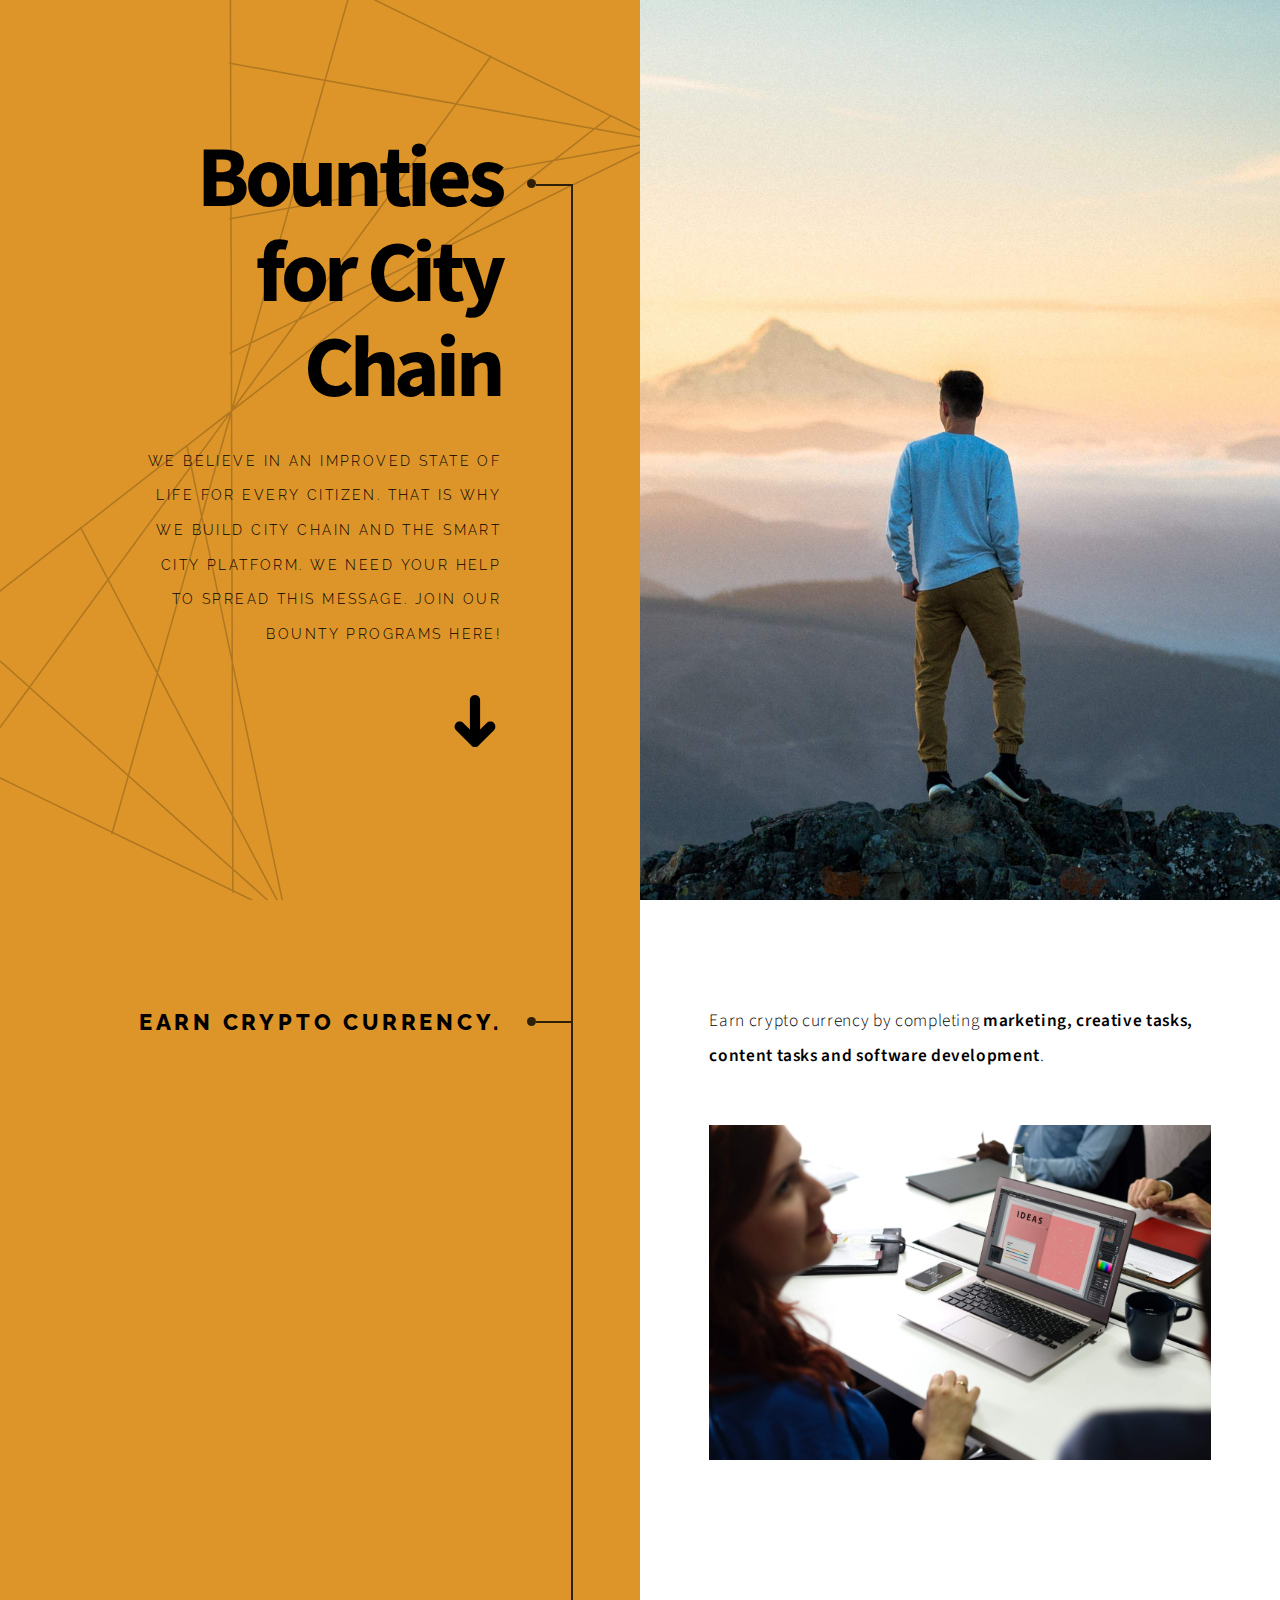
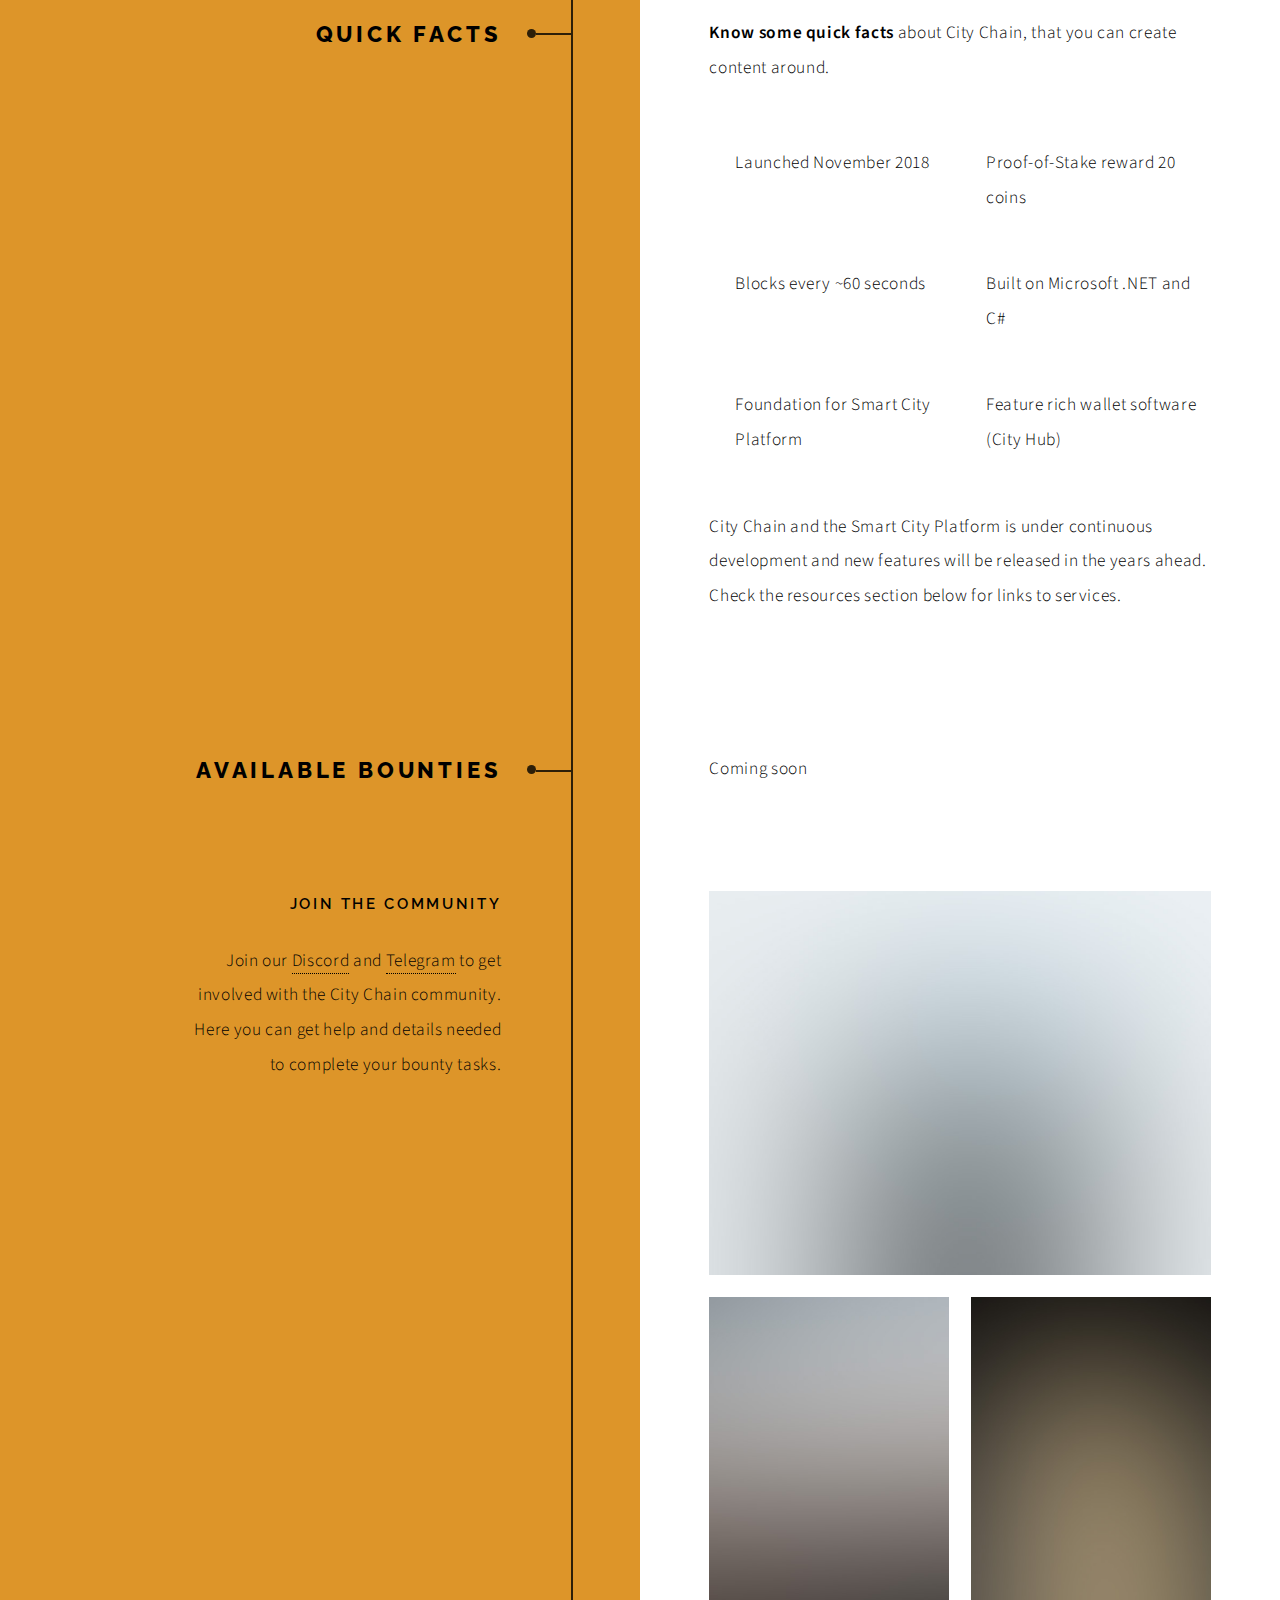
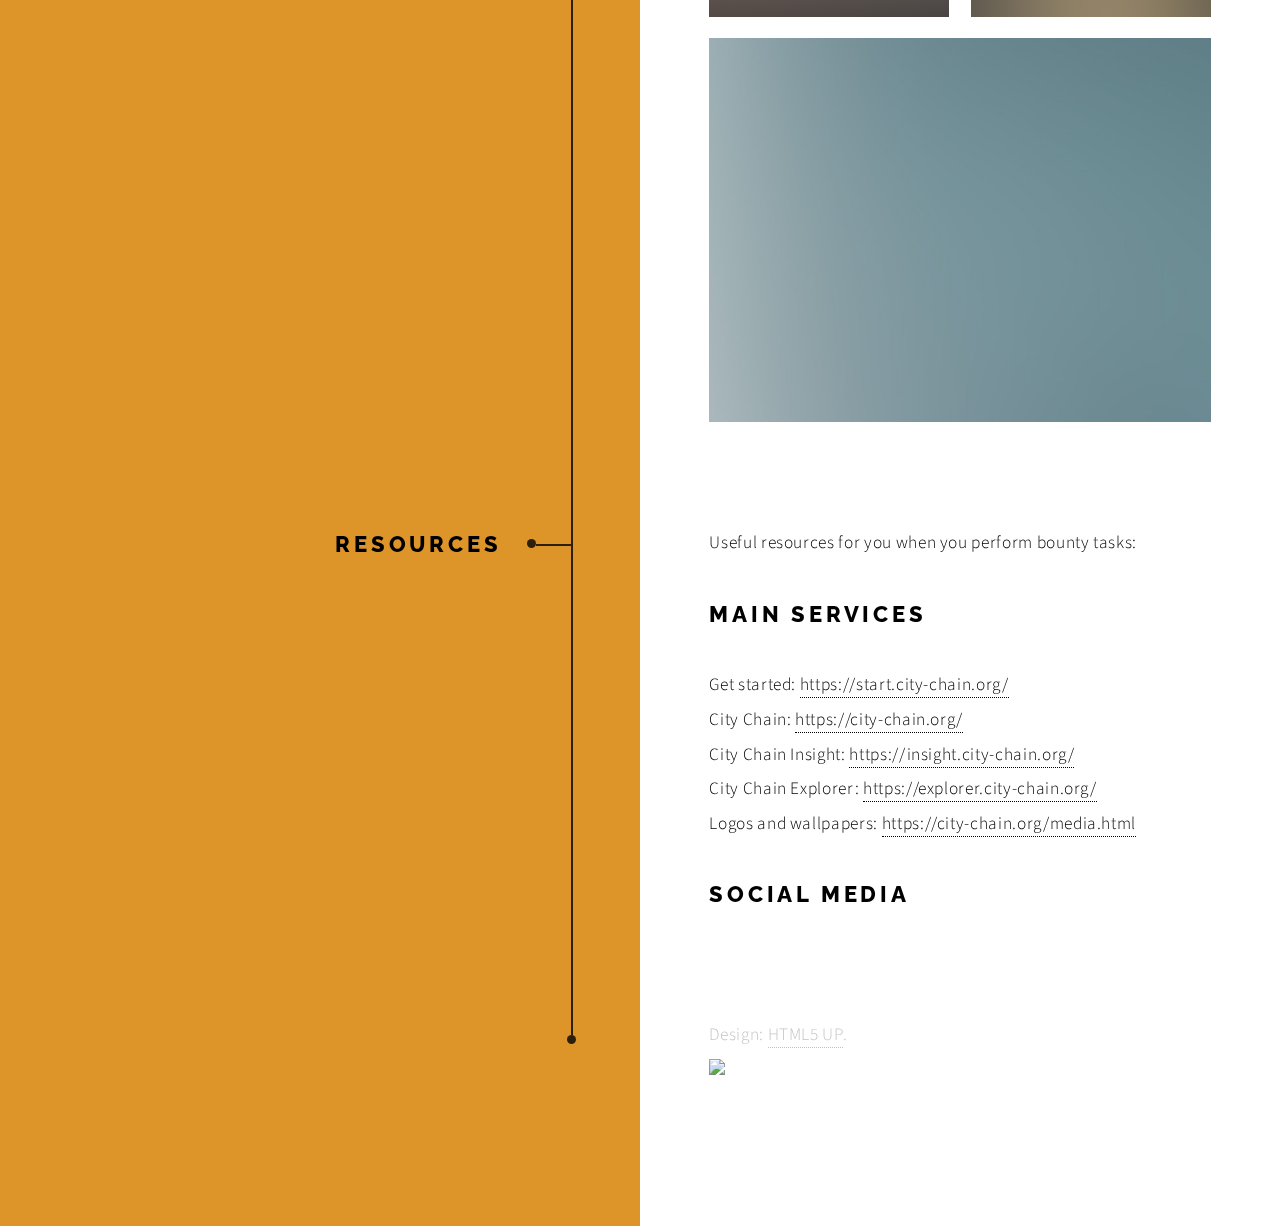
==== src/index.html @ 7f355494 "Add bounty website" ====
<!DOCTYPE HTML>
<!--
	Paradigm Shift by HTML5 UP
	html5up.net | @ajlkn
	Free for personal and commercial use under the CCA 3.0 license (html5up.net/license)
-->
<html>

<head>
	<title>City Chain Bounty</title>
	<meta charset="utf-8" />
	<meta name="viewport" content="width=device-width, initial-scale=1, user-scalable=no" />
	<meta name="description" content="" />
	<meta name="keywords" content="" />
	<link rel="stylesheet" href="assets/css/main.css" />
	<link rel="stylesheet" href="https://use.fontawesome.com/releases/v5.6.3/css/all.css" integrity="sha384-UHRtZLI+pbxtHCWp1t77Bi1L4ZtiqrqD80Kn4Z8NTSRyMA2Fd33n5dQ8lWUE00s/"
	 crossorigin="anonymous">
	<!-- <script type="text/javascript">
			var appInsights=window.appInsights||function(a){
				function b(a){c[a]=function(){var b=arguments;c.queue.push(function(){c[a].apply(c,b)})}}var c={config:a},d=document,e=window;setTimeout(function(){var b=d.createElement("script");b.src=a.url||"https://az416426.vo.msecnd.net/scripts/a/ai.0.js",d.getElementsByTagName("script")[0].parentNode.appendChild(b)});try{c.cookie=d.cookie}catch(a){}c.queue=[];for(var f=["Event","Exception","Metric","PageView","Trace","Dependency"];f.length;)b("track"+f.pop());if(b("setAuthenticatedUserContext"),b("clearAuthenticatedUserContext"),b("startTrackEvent"),b("stopTrackEvent"),b("startTrackPage"),b("stopTrackPage"),b("flush"),!a.disableExceptionTracking){f="onerror",b("_"+f);var g=e[f];e[f]=function(a,b,d,e,h){var i=g&&g(a,b,d,e,h);return!0!==i&&c["_"+f](a,b,d,e,h),i}}return c
			}({
				instrumentationKey: "02fe5034-0c9e-4326-b7bf-0f3e770b848d"
			});
	   
			window.appInsights=appInsights,appInsights.queue&&0===appInsights.queue.length&&appInsights.trackPageView();
	   </script> -->
</head>

<body class="is-preload">

	<!-- Wrapper -->
	<div id="wrapper">

		<!-- Intro -->
		<section class="intro">
			<header>
				<h1>Bounties for City Chain</h1>
				<p>
					We believe in an improved state of life for every citizen.
					That is why we build City Chain and the Smart City Platform.
					We need your help to spread this message. Join our bounty programs here!</p>
				<ul class="actions">
					<li><a href="#first" class="arrow scrolly"><span class="label">Next</span></a></li>
				</ul>
			</header>
			<div class="content">
				<span class="image fill" data-position="center"><img src="images/pic01.jpg" alt="" /></span>
			</div>
		</section>

		<!-- Section -->
		<section id="first">
			<header>
				<h2>Earn crypto currency.</h2>
			</header>
			<div class="content">
				<p>Earn crypto currency by completing <strong>marketing, creative tasks, content tasks and software development</strong>.</p>
				<span class="image main"><img src="images/pic02.jpg" alt="" /></span>
			</div>
		</section>

		<!-- Section -->
		<section>
			<header>
				<h2>Quick facts</h2>
			</header>
			<div class="content">
				<p><strong>Know some quick facts</strong> about City Chain, that you can create content around.</p>
				<ul class="feature-icons">
					<li><i class="fas fa-laptop"></i> Launched November 2018</li>
					<li><i class="fab fa-btc"></i> Proof-of-Stake reward 20 coins</li>
					<li><i class="fas fa-th"></i> Blocks every ~60 seconds</li>
					<li><i class="fas fa-cogs"></i> Built on Microsoft .NET and C#</li>
					<li><i class="fas fa-city"></i> Foundation for Smart City Platform</li>
					<li><i class="fas fa-archive"></i> Feature rich wallet software (City Hub)</li>
				</ul>
				<p>City Chain and the Smart City Platform is under continuous development and new features will be released in the years ahead. Check the resources section below for links to services.</p>
			</div>
		</section>

		<!-- Section -->
		<section>
			<header>
				<h2>Available bounties</h2>
			</header>
			<div class="content">
				<p>Coming soon</p>

				<!-- Section -->
				<section>
					<header>
						<h3>Join the community</h3>
						<p>Join our <a href="https://discord.gg/CD8CTJt">Discord</a> and <a href="https://t.me/citychain">Telegram</a> to get involved with the City Chain community. Here you can get help and details needed to complete your bounty tasks.</p>
					</header>
					<div class="content">
						<div class="gallery">
							<a href="images/gallery/fulls/01.jpg" class="landscape"><img src="images/gallery/thumbs/01.jpg" alt="" /></a>
							<a href="images/gallery/fulls/02.jpg"><img src="images/gallery/thumbs/02.jpg" alt="" /></a>
							<a href="images/gallery/fulls/03.jpg"><img src="images/gallery/thumbs/03.jpg" alt="" /></a>
							<a href="images/gallery/fulls/04.jpg" class="landscape"><img src="images/gallery/thumbs/04.jpg" alt="" /></a>
						</div>
					</div>
				</section>

				<!-- <section>
					<header>
						<h3>Nisl consequat</h3>
						<p>Aenean ornare velit lacus, ac varius enim ullamcorper eu. Proin aliquam sed facilisis ante interdum congue.
							Integer mollis, nisl amet convallis, porttitor magna ullamcorper, amet mauris. Ut magna finibus nisi nec lacinia
							ipsum maximus.</p>
					</header>
					<div class="content">
						<div class="gallery">
							<a href="images/gallery/fulls/05.jpg" class="landscape"><img src="images/gallery/thumbs/05.jpg" alt="" /></a>
							<a href="images/gallery/fulls/06.jpg"><img src="images/gallery/thumbs/06.jpg" alt="" /></a>
							<a href="images/gallery/fulls/07.jpg"><img src="images/gallery/thumbs/07.jpg" alt="" /></a>
						</div>
					</div>
				</section>

				<section>
					<header>
						<h3>Lorem gravida</h3>
						<p>Proin aliquam facilisis ante interdum. Sed nulla amet lorem feugiat tempus aenean ornare velit lacus, ac
							varius sed enim lorem ullamcorper dolore. ac varius enim lorem ullamcorper dolore. Proin aliquam facilisis.</p>
					</header>
					<div class="content">
						<div class="gallery">
							<a href="images/gallery/fulls/08.jpg" class="portrait"><img src="images/gallery/thumbs/08.jpg" alt="" /></a>
							<a href="images/gallery/fulls/09.jpg" class="portrait"><img src="images/gallery/thumbs/09.jpg" alt="" /></a>
							<a href="images/gallery/fulls/10.jpg" class="landscape"><img src="images/gallery/thumbs/10.jpg" alt="" /></a>
						</div>
					</div>
				</section> -->

			</div>
		</section>

		<!-- Section -->
		<section>
			<header>
				<h2>Resources</h2>
			</header>
			<div class="content">
				<p>Useful resources for you when you perform bounty tasks:</p>

				<h2>Main Services</h2>
				<p>
					Get started: <a href="https://start.city-chain.org/">https://start.city-chain.org/</a><br>
					City Chain: <a href="https://city-chain.org/">https://city-chain.org/</a><br>
					City Chain Insight: <a href="https://insight.city-chain.org/">https://insight.city-chain.org/</a><br>
					City Chain Explorer: <a href="https://explorer.city-chain.org/">https://explorer.city-chain.org/</a><br>
					Logos and wallpapers: <a href="https://city-chain.org/media.html">https://city-chain.org/media.html</a><br>
				</p>

				<h2>Social Media</h2>
				<ul class="icons">
					<li><a href="https://discord.gg/CD8CTJt" title="Discord" target="_blank"><i class="social-icon fab fa-discord fa-3x"></i></a></li>
					<li><a href="https://t.me/citychain" title="Telegram" target="_blank"><i class="social-icon fab fa-telegram-plane fa-3x"></i></a></li>
					<li><a href="https://twitter.com/citychaincoin" title="Twitter" target="_blank"><i class="social-icon fab fa-twitter fa-3x"></i></a></li>
					<li><a href="https://facebook.com/citychain" title="Facebook" target="_blank"><i class="social-icon fab fa-facebook fa-3x"></i></a></li>
					<li><a href="https://www.instagram.com/citychainfoundation/" title="Instagram" target="_blank"><i class="social-icon fab fa-instagram fa-3x"></i></a></li>
					<li><a href="https://www.reddit.com/user/citychain" title="Reddit" target="_blank"><i class="social-icon fab fa-reddit fa-3x"></i></a></li>
					<li><a href="https://www.linkedin.com/company/city-chain-foundation/about/" title="LinkedIn" target="_blank"><i
							 class="social-icon fab fa-linkedin fa-3x"></i></a></li>
					<li><a href="https://medium.com/@citychain" title="Medium" target="_blank"><i class="social-icon fab fa-medium fa-3x"></i></a></li>
					<li><a href="https://www.youtube.com/channel/UCKzJG8Bl0K8OdbtLNdmRpHw" title="YouTube" target="_blank"><i class="social-icon fab fa-youtube fa-3x"></i></a></li>
					<li><a href="https://github.com/CityChainFoundation" title="GitHub" target="_blank"><i class="social-icon fab fa-github fa-3x"></i></a></li>
					<li><a href="mailto:post@city-chain.org" title="E-mail"><i class="social-icon fas fa-envelope fa-3x"></i></a></li>
				</ul>

				<!-- <ul class="actions">
								<li><a href="#" class="button primary large">Get Started</a></li>
								<li><a href="#" class="button large">Learn More</a></li>
							</ul> -->
			</div>
		</section>

		<!-- Elements -->
		<!--
					<section>
						<header>
							<h2>Elements</h2>
						</header>
						<div class="content">

							<section>
								<header>
									<h3>Text</h3>
								</header>
								<div class="content">
									<p>This is <b>bold</b> and this is <strong>strong</strong>. This is <i>italic</i> and this is <em>emphasized</em>.
									This is <sup>superscript</sup> text and this is <sub>subscript</sub> text.
									This is <u>underlined</u> and this is code: <code>for (;;) { ... }</code>. Finally, <a href="#">this is a link</a>.</p>
									<hr />
									<h2>Heading Level 2</h2>
									<h3>Heading Level 3</h3>
									<h4>Heading Level 4</h4>
									<h5>Heading Level 5</h5>
									<hr />
									<h5>Blockquote</h5>
									<blockquote>Fringilla nisl. Donec accumsan interdum nisi, quis tincidunt felis sagittis eget tempus euismod. Vestibulum ante ipsum primis in faucibus vestibulum. Blandit adipiscing eu felis iaculis volutpat ac adipiscing accumsan faucibus. Vestibulum ante ipsum primis in faucibus lorem ipsum dolor sit amet nullam adipiscing eu felis.</blockquote>
									<h5>Preformatted</h5>
									<pre><code>i = 0;

while (!deck.isInOrder()) {
  print 'Iteration ' + i;
  deck.shuffle();
  i++;
}

print 'Sorted in ' + i + ' iterations.';</code></pre>
								</div>
							</section>

							<section>
								<header>
									<h3>Lists</h3>
								</header>
								<div class="content">

									<h4>Unordered</h4>
									<ul>
										<li>Dolor pulvinar etiam.</li>
										<li>Sagittis adipiscing.</li>
										<li>Felis enim feugiat.</li>
									</ul>

									<h4>Alternate</h4>
									<ul class="alt">
										<li>Dolor pulvinar etiam.</li>
										<li>Sagittis adipiscing.</li>
										<li>Felis enim feugiat.</li>
									</ul>

									<h4>Ordered</h4>
									<ol>
										<li>Dolor pulvinar etiam.</li>
										<li>Etiam vel felis viverra.</li>
										<li>Felis enim feugiat.</li>
										<li>Dolor pulvinar etiam.</li>
										<li>Etiam vel felis lorem.</li>
										<li>Felis enim et feugiat.</li>
									</ol>
									<h4>Icons</h4>
									<ul class="icons">
										<li><a href="#" class="icon fa-twitter"><span class="label">Twitter</span></a></li>
										<li><a href="#" class="icon fa-facebook"><span class="label">Facebook</span></a></li>
										<li><a href="#" class="icon fa-instagram"><span class="label">Instagram</span></a></li>
										<li><a href="#" class="icon fa-github"><span class="label">Github</span></a></li>
									</ul>

									<h4>Actions</h4>
									<ul class="actions">
										<li><a href="#" class="button primary">Default</a></li>
										<li><a href="#" class="button">Default</a></li>
									</ul>
									<ul class="actions stacked">
										<li><a href="#" class="button primary">Default</a></li>
										<li><a href="#" class="button">Default</a></li>
									</ul>
								</div>
							</section>

							<section>
								<header>
									<h3>Table</h3>
								</header>
								<div class="content">
									<h4>Default</h4>
									<div class="table-wrapper">
										<table>
											<thead>
												<tr>
													<th>Name</th>
													<th>Description</th>
													<th>Price</th>
												</tr>
											</thead>
											<tbody>
												<tr>
													<td>Item One</td>
													<td>Ante turpis integer aliquet porttitor.</td>
													<td>29.99</td>
												</tr>
												<tr>
													<td>Item Two</td>
													<td>Vis ac commodo adipiscing arcu aliquet.</td>
													<td>19.99</td>
												</tr>
												<tr>
													<td>Item Three</td>
													<td> Morbi faucibus arcu accumsan lorem.</td>
													<td>29.99</td>
												</tr>
												<tr>
													<td>Item Four</td>
													<td>Vitae integer tempus condimentum.</td>
													<td>19.99</td>
												</tr>
												<tr>
													<td>Item Five</td>
													<td>Ante turpis integer aliquet porttitor.</td>
													<td>29.99</td>
												</tr>
											</tbody>
											<tfoot>
												<tr>
													<td colspan="2"></td>
													<td>100.00</td>
												</tr>
											</tfoot>
										</table>
									</div>

									<h4>Alternate</h4>
									<div class="table-wrapper">
										<table class="alt">
											<thead>
												<tr>
													<th>Name</th>
													<th>Description</th>
													<th>Price</th>
												</tr>
											</thead>
											<tbody>
												<tr>
													<td>Item One</td>
													<td>Ante turpis integer aliquet porttitor.</td>
													<td>29.99</td>
												</tr>
												<tr>
													<td>Item Two</td>
													<td>Vis ac commodo adipiscing arcu aliquet.</td>
													<td>19.99</td>
												</tr>
												<tr>
													<td>Item Three</td>
													<td> Morbi faucibus arcu accumsan lorem.</td>
													<td>29.99</td>
												</tr>
												<tr>
													<td>Item Four</td>
													<td>Vitae integer tempus condimentum.</td>
													<td>19.99</td>
												</tr>
												<tr>
													<td>Item Five</td>
													<td>Ante turpis integer aliquet porttitor.</td>
													<td>29.99</td>
												</tr>
											</tbody>
											<tfoot>
												<tr>
													<td colspan="2"></td>
													<td>100.00</td>
												</tr>
											</tfoot>
										</table>
									</div>
								</div>
							</section>

							<section>
								<header>
									<h3>Buttons</h3>
								</header>
								<div class="content">
									<ul class="actions">
										<li><a href="#" class="button primary">Primary</a></li>
										<li><a href="#" class="button">Default</a></li>
									</ul>
									<ul class="actions">
										<li><a href="#" class="button large">Large</a></li>
										<li><a href="#" class="button">Default</a></li>
										<li><a href="#" class="button small">Small</a></li>
									</ul>
									<ul class="actions">
										<li><a href="#" class="button primary icon fa-download">Icon</a></li>
										<li><a href="#" class="button icon fa-download">Icon</a></li>
									</ul>
									<ul class="actions">
										<li><span class="button primary disabled">Disabled</span></li>
										<li><span class="button disabled">Disabled</span></li>
									</ul>
								</div>
							</section>

							<section>
								<header>
									<h3>Form</h3>
								</header>
								<div class="content">
									<form method="post" action="#">
										<div class="fields">
											<div class="field half">
												<label for="demo-name">Name</label>
												<input type="text" name="demo-name" id="demo-name" value="" placeholder="Jane Doe" />
											</div>
											<div class="field half">
												<label for="demo-email">Email</label>
												<input type="email" name="demo-email" id="demo-email" value="" placeholder="jane@untitled.tld" />
											</div>
											<div class="field">
												<label for="demo-category">Category</label>
												<select name="demo-category" id="demo-category">
													<option value="">-</option>
													<option value="1">Manufacturing</option>
													<option value="1">Shipping</option>
													<option value="1">Administration</option>
													<option value="1">Human Resources</option>
												</select>
											</div>
											<div class="field half">
												<input type="radio" id="demo-priority-low" name="demo-priority" checked>
												<label for="demo-priority-low">Low</label>
											</div>
											<div class="field half">
												<input type="radio" id="demo-priority-high" name="demo-priority">
												<label for="demo-priority-high">High</label>
											</div>
											<div class="field half">
												<input type="checkbox" id="demo-copy" name="demo-copy">
												<label for="demo-copy">Email me a copy</label>
											</div>
											<div class="field half">
												<input type="checkbox" id="demo-human" name="demo-human" checked>
												<label for="demo-human">Not a robot</label>
											</div>
											<div class="field">
												<label for="demo-message">Message</label>
												<textarea name="demo-message" id="demo-message" placeholder="Enter your message" rows="6"></textarea>
											</div>
										</div>
										<ul class="actions">
											<li><input type="submit" value="Send Message" class="primary" /></li>
											<li><input type="reset" value="Reset" /></li>
										</ul>
									</form>
								</div>
							</section>

						</div>
					</section>
				-->

		<!-- Section -->
		<!-- <section>
						<header>
							<h2>Get in touch</h2>
						</header>
						<div class="content">
							<p><strong>Auctor commodo</strong> interdum et malesuada fames ac ante ipsum primis in faucibus. Pellentesque venenatis dolor imperdiet dolor mattis sagittis.</p>
							<form>
								<div class="fields">
									<div class="field half">
										<input type="text" name="name" id="name" placeholder="Name" />
									</div>
									<div class="field half">
										<input type="email" name="email" id="email" placeholder="Email" />
									</div>
									<div class="field">
										<textarea name="message" id="message" placeholder="Message" rows="7"></textarea>
									</div>
								</div>
								<ul class="actions">
									<li><input type="submit" value="Send Message" class="button primary" /></li>
								</ul>
							</form>
						</div>
						<footer>
							<ul class="items">
								<li>
									<h3>Email</h3>
									<a href="#">information@untitled.ext</a>
								</li>
								<li>
									<h3>Phone</h3>
									<a href="#">(000) 000-0000</a>
								</li>
								<li>
									<h3>Address</h3>
									<span>1234 Somewhere Road, Nashville, TN 00000</span>
								</li>
								<li>
									<h3>Elsewhere</h3>
									
								</li>
							</ul>
						</footer>
					</section> -->

		<!-- Copyright -->
		<div class="copyright">Design: <a href="https://html5up.net">HTML5 UP</a>.</div>

		<div class="copyright">
			<img src="https://city-chain.org/images/logo/city-chain-gold-100x.png">
		</div>

	</div>

	<!-- Scripts -->
	<script src="assets/js/jquery.min.js"></script>
	<script src="assets/js/jquery.scrolly.min.js"></script>
	<script src="assets/js/browser.min.js"></script>
	<script src="assets/js/breakpoints.min.js"></script>
	<script src="assets/js/util.js"></script>
	<script src="assets/js/main.js"></script>

</body>

</html>
---- src/assets/css/main.css ----
@import url("https://fonts.googleapis.com/css?family=Source+Sans+Pro:300,600,700,300i,600i,700i|Raleway:600,800");

/*
	Paradigm Shift by HTML5 UP
	html5up.net | @ajlkn
	Free for personal and commercial use under the CCA 3.0 license (html5up.net/license)
*/

html, body, div, span, applet, object,
iframe, h1, h2, h3, h4, h5, h6, p, blockquote,
pre, a, abbr, acronym, address, big, cite,
code, del, dfn, em, img, ins, kbd, q, s, samp,
small, strike, strong, sub, sup, tt, var, b,
u, i, center, dl, dt, dd, ol, ul, li, fieldset,
form, label, legend, table, caption, tbody,
tfoot, thead, tr, th, td, article, aside,
canvas, details, embed, figure, figcaption,
footer, header, hgroup, menu, nav, output, ruby,
section, summary, time, mark, audio, video {
	margin: 0;
	padding: 0;
	border: 0;
	font-size: 100%;
	font: inherit;
	vertical-align: baseline;}

article, aside, details, figcaption, figure,
footer, header, hgroup, menu, nav, section {
	display: block;}

body {
	line-height: 1;
}

ol, ul {
	list-style: none;
}

blockquote, q {
	quotes: none;
}

	blockquote:before, blockquote:after, q:before, q:after {
		content: '';
		content: none;
	}

table {
	border-collapse: collapse;
	border-spacing: 0;
}

body {
	-webkit-text-size-adjust: none;
}

mark {
	background-color: transparent;
	color: inherit;
}

input::-moz-focus-inner {
	border: 0;
	padding: 0;
}

input, select, textarea {
	-moz-appearance: none;
	-webkit-appearance: none;
	-ms-appearance: none;
	appearance: none;
}

/* Basic */

	@-ms-viewport {
		width: device-width;
	}

	body {
		-ms-overflow-style: scrollbar;
	}

	@media screen and (max-width: 480px) {

		html, body {
			min-width: 320px;
		}

	}

	html {
		box-sizing: border-box;
	}

	*, *:before, *:after {
		box-sizing: inherit;
	}

	html {
		overflow-x: hidden;
	}

	body {
		background: #ffffff;
		overflow-x: hidden;
	}

		body.is-preload *, body.is-preload *:before, body.is-preload *:after {
			-moz-animation: none !important;
			-webkit-animation: none !important;
			-ms-animation: none !important;
			animation: none !important;
			-moz-transition: none !important;
			-webkit-transition: none !important;
			-ms-transition: none !important;
			transition: none !important;
		}

/* Typography */

	html {
		font-size: 18pt;
	}

		@media screen and (max-width: 1920px) {

			html {
				font-size: 13pt;
			}

		}

		@media screen and (max-width: 1152px) {

			html {
				font-size: 14pt;
			}

		}

		@media screen and (max-width: 736px) {

			html {
				font-size: 12pt;
			}

		}

		@media screen and (max-width: 480px) {

			html {
				font-size: 11pt;
			}

		}

	body {
		background-color: #ffffff;
		color: #000000;
	}

	body, input, select, textarea {
		color: #000000;
		font-family: "Source Sans Pro", Helvetica, sans-serif;
		font-size: 1rem;
		font-weight: 300;
		letter-spacing: 0.0375em;
		line-height: 2;
	}

	a {
		-moz-transition: border-bottom-color 0.25s ease-in-out;
		-webkit-transition: border-bottom-color 0.25s ease-in-out;
		-ms-transition: border-bottom-color 0.25s ease-in-out;
		transition: border-bottom-color 0.25s ease-in-out;
		text-decoration: none;
		color: #000000;
		border-bottom: dotted 1px;
	}

		a:hover {
			text-decoration: none;
			border-bottom-color: transparent;
		}

	strong, b {
		font-weight: 600;
		color: #000000;
	}

	em, i {
		font-style: italic;
	}

	p {
		margin: 0 0 2rem 0;
	}

	h1, h2, h3, h4, h5, h6 {
		color: #000000;
		font-family: "Raleway", Helvetica, sans-serif;
		font-weight: 600;
		letter-spacing: 0.175em;
		line-height: 1.75;
		margin: 0 0 1.5rem 0;
		text-transform: uppercase;
	}

		h1 a, h2 a, h3 a, h4 a, h5 a, h6 a {
			color: inherit;
			text-decoration: none;
		}

	h1 {
		font-family: "Source Sans Pro", Helvetica, sans-serif;
		font-size: 5rem;
		font-weight: 700;
		letter-spacing: -0.05em;
		line-height: 1.1;
		margin: 0 0 1.5rem 0;
		text-transform: none;
	}

	h2 {
		font-size: 1.25rem;
		font-weight: 800;
		margin: 0 0 2rem 0;
	}

	h3 {
		font-size: 0.875rem;
	}

	h4 {
		font-size: 0.875rem;
	}

	h5 {
		font-size: 0.75rem;
	}

	h6 {
		font-size: 0.625rem;
	}

	@media screen and (max-width: 736px) {

		h1 {
			font-size: 4.5rem;
			line-height: 1.1;
		}

		h2 {
			font-size: 1.25rem;
			line-height: 1.7;
		}

		h3 {
			font-size: 0.9rem;
		}

		h4 {
			font-size: 0.75rem;
		}

		h5 {
			font-size: 0.675rem;
		}

	}

	@media screen and (max-width: 360px) {

		h1 {
			font-size: 3.75rem;
		}

		h2 {
			font-size: 1.125rem;
		}

		h3 {
			font-size: 0.8rem;
		}

		h4 {
			font-size: 0.675rem;
		}

		h5 {
			font-size: 0.675rem;
		}

	}

	sub {
		font-size: 0.8rem;
		position: relative;
		top: 0.5rem;
	}

	sup {
		font-size: 0.8rem;
		position: relative;
		top: -0.5rem;
	}

	blockquote {
		border-left: solid 0.5rem rgba(144, 144, 144, 0.25);
		font-style: italic;
		margin: 0 0 2rem 0;
		padding: 1rem 0 1rem 2rem;
	}

	code {
		background: rgba(144, 144, 144, 0.1);
		border-radius: 0.325rem;
		font-family: "Courier New", monospace;
		font-size: 0.9rem;
		margin: 0 0.25rem;
		padding: 0.25rem 0.65rem;
	}

	pre {
		-webkit-overflow-scrolling: touch;
		font-family: "Courier New", monospace;
		font-size: 0.9rem;
		margin: 0 0 2rem 0;
		width: 100%;
	}

		pre code {
			display: block;
			line-height: 1.75;
			padding: 1rem 1.5rem;
			overflow-x: auto;
		}

	hr {
		border: 0;
		border-bottom: solid 2px rgba(144, 144, 144, 0.25);
		margin: 3rem 0;
	}

		hr.major {
			margin: 5rem 0;
		}

		@media screen and (max-width: 736px) {

			hr.major {
				margin: 3rem 0;
			}

		}

/* Row */

	.row {
		display: flex;
		flex-wrap: wrap;
		box-sizing: border-box;
		align-items: stretch;
	}

		.row > * {
			box-sizing: border-box;
		}

		.row.gtr-uniform > * > :last-child {
			margin-bottom: 0;
		}

		.row.aln-left {
			justify-content: flex-start;
		}

		.row.aln-center {
			justify-content: center;
		}

		.row.aln-right {
			justify-content: flex-end;
		}

		.row.aln-top {
			align-items: flex-start;
		}

		.row.aln-middle {
			align-items: center;
		}

		.row.aln-bottom {
			align-items: flex-end;
		}

		.row > .imp {
			order: -1;
		}

		.row > .col-1 {
			width: 8.3333333333%;
		}

		.row > .off-1 {
			margin-left: 8.3333333333%;
		}

		.row > .col-2 {
			width: 16.6666666667%;
		}

		.row > .off-2 {
			margin-left: 16.6666666667%;
		}

		.row > .col-3 {
			width: 25%;
		}

		.row > .off-3 {
			margin-left: 25%;
		}

		.row > .col-4 {
			width: 33.3333333333%;
		}

		.row > .off-4 {
			margin-left: 33.3333333333%;
		}

		.row > .col-5 {
			width: 41.6666666667%;
		}

		.row > .off-5 {
			margin-left: 41.6666666667%;
		}

		.row > .col-6 {
			width: 50%;
		}

		.row > .off-6 {
			margin-left: 50%;
		}

		.row > .col-7 {
			width: 58.3333333333%;
		}

		.row > .off-7 {
			margin-left: 58.3333333333%;
		}

		.row > .col-8 {
			width: 66.6666666667%;
		}

		.row > .off-8 {
			margin-left: 66.6666666667%;
		}

		.row > .col-9 {
			width: 75%;
		}

		.row > .off-9 {
			margin-left: 75%;
		}

		.row > .col-10 {
			width: 83.3333333333%;
		}

		.row > .off-10 {
			margin-left: 83.3333333333%;
		}

		.row > .col-11 {
			width: 91.6666666667%;
		}

		.row > .off-11 {
			margin-left: 91.6666666667%;
		}

		.row > .col-12 {
			width: 100%;
		}

		.row > .off-12 {
			margin-left: 100%;
		}

		.row.gtr-0 {
			margin-top: 0;
			margin-left: 0rem;
		}

			.row.gtr-0 > * {
				padding: 0 0 0 0rem;
			}

			.row.gtr-0.gtr-uniform {
				margin-top: 0rem;
			}

				.row.gtr-0.gtr-uniform > * {
					padding-top: 0rem;
				}

		.row.gtr-25 {
			margin-top: 0;
			margin-left: -0.5rem;
		}

			.row.gtr-25 > * {
				padding: 0 0 0 0.5rem;
			}

			.row.gtr-25.gtr-uniform {
				margin-top: -0.5rem;
			}

				.row.gtr-25.gtr-uniform > * {
					padding-top: 0.5rem;
				}

		.row.gtr-50 {
			margin-top: 0;
			margin-left: -1rem;
		}

			.row.gtr-50 > * {
				padding: 0 0 0 1rem;
			}

			.row.gtr-50.gtr-uniform {
				margin-top: -1rem;
			}

				.row.gtr-50.gtr-uniform > * {
					padding-top: 1rem;
				}

		.row {
			margin-top: 0;
			margin-left: -2rem;
		}

			.row > * {
				padding: 0 0 0 2rem;
			}

			.row.gtr-uniform {
				margin-top: -2rem;
			}

				.row.gtr-uniform > * {
					padding-top: 2rem;
				}

		.row.gtr-150 {
			margin-top: 0;
			margin-left: -3rem;
		}

			.row.gtr-150 > * {
				padding: 0 0 0 3rem;
			}

			.row.gtr-150.gtr-uniform {
				margin-top: -3rem;
			}

				.row.gtr-150.gtr-uniform > * {
					padding-top: 3rem;
				}

		.row.gtr-200 {
			margin-top: 0;
			margin-left: -4rem;
		}

			.row.gtr-200 > * {
				padding: 0 0 0 4rem;
			}

			.row.gtr-200.gtr-uniform {
				margin-top: -4rem;
			}

				.row.gtr-200.gtr-uniform > * {
					padding-top: 4rem;
				}

		@media screen and (max-width: 1920px) {

			.row {
				display: flex;
				flex-wrap: wrap;
				box-sizing: border-box;
				align-items: stretch;
			}

				.row > * {
					box-sizing: border-box;
				}

				.row.gtr-uniform > * > :last-child {
					margin-bottom: 0;
				}

				.row.aln-left {
					justify-content: flex-start;
				}

				.row.aln-center {
					justify-content: center;
				}

				.row.aln-right {
					justify-content: flex-end;
				}

				.row.aln-top {
					align-items: flex-start;
				}

				.row.aln-middle {
					align-items: center;
				}

				.row.aln-bottom {
					align-items: flex-end;
				}

				.row > .imp-xlarge {
					order: -1;
				}

				.row > .col-1-xlarge {
					width: 8.3333333333%;
				}

				.row > .off-1-xlarge {
					margin-left: 8.3333333333%;
				}

				.row > .col-2-xlarge {
					width: 16.6666666667%;
				}

				.row > .off-2-xlarge {
					margin-left: 16.6666666667%;
				}

				.row > .col-3-xlarge {
					width: 25%;
				}

				.row > .off-3-xlarge {
					margin-left: 25%;
				}

				.row > .col-4-xlarge {
					width: 33.3333333333%;
				}

				.row > .off-4-xlarge {
					margin-left: 33.3333333333%;
				}

				.row > .col-5-xlarge {
					width: 41.6666666667%;
				}

				.row > .off-5-xlarge {
					margin-left: 41.6666666667%;
				}

				.row > .col-6-xlarge {
					width: 50%;
				}

				.row > .off-6-xlarge {
					margin-left: 50%;
				}

				.row > .col-7-xlarge {
					width: 58.3333333333%;
				}

				.row > .off-7-xlarge {
					margin-left: 58.3333333333%;
				}

				.row > .col-8-xlarge {
					width: 66.6666666667%;
				}

				.row > .off-8-xlarge {
					margin-left: 66.6666666667%;
				}

				.row > .col-9-xlarge {
					width: 75%;
				}

				.row > .off-9-xlarge {
					margin-left: 75%;
				}

				.row > .col-10-xlarge {
					width: 83.3333333333%;
				}

				.row > .off-10-xlarge {
					margin-left: 83.3333333333%;
				}

				.row > .col-11-xlarge {
					width: 91.6666666667%;
				}

				.row > .off-11-xlarge {
					margin-left: 91.6666666667%;
				}

				.row > .col-12-xlarge {
					width: 100%;
				}

				.row > .off-12-xlarge {
					margin-left: 100%;
				}

				.row.gtr-0 {
					margin-top: 0;
					margin-left: 0rem;
				}

					.row.gtr-0 > * {
						padding: 0 0 0 0rem;
					}

					.row.gtr-0.gtr-uniform {
						margin-top: 0rem;
					}

						.row.gtr-0.gtr-uniform > * {
							padding-top: 0rem;
						}

				.row.gtr-25 {
					margin-top: 0;
					margin-left: -0.5rem;
				}

					.row.gtr-25 > * {
						padding: 0 0 0 0.5rem;
					}

					.row.gtr-25.gtr-uniform {
						margin-top: -0.5rem;
					}

						.row.gtr-25.gtr-uniform > * {
							padding-top: 0.5rem;
						}

				.row.gtr-50 {
					margin-top: 0;
					margin-left: -1rem;
				}

					.row.gtr-50 > * {
						padding: 0 0 0 1rem;
					}

					.row.gtr-50.gtr-uniform {
						margin-top: -1rem;
					}

						.row.gtr-50.gtr-uniform > * {
							padding-top: 1rem;
						}

				.row {
					margin-top: 0;
					margin-left: -2rem;
				}

					.row > * {
						padding: 0 0 0 2rem;
					}

					.row.gtr-uniform {
						margin-top: -2rem;
					}

						.row.gtr-uniform > * {
							padding-top: 2rem;
						}

				.row.gtr-150 {
					margin-top: 0;
					margin-left: -3rem;
				}

					.row.gtr-150 > * {
						padding: 0 0 0 3rem;
					}

					.row.gtr-150.gtr-uniform {
						margin-top: -3rem;
					}

						.row.gtr-150.gtr-uniform > * {
							padding-top: 3rem;
						}

				.row.gtr-200 {
					margin-top: 0;
					margin-left: -4rem;
				}

					.row.gtr-200 > * {
						padding: 0 0 0 4rem;
					}

					.row.gtr-200.gtr-uniform {
						margin-top: -4rem;
					}

						.row.gtr-200.gtr-uniform > * {
							padding-top: 4rem;
						}

		}

		@media screen and (max-width: 1280px) {

			.row {
				display: flex;
				flex-wrap: wrap;
				box-sizing: border-box;
				align-items: stretch;
			}

				.row > * {
					box-sizing: border-box;
				}

				.row.gtr-uniform > * > :last-child {
					margin-bottom: 0;
				}

				.row.aln-left {
					justify-content: flex-start;
				}

				.row.aln-center {
					justify-content: center;
				}

				.row.aln-right {
					justify-content: flex-end;
				}

				.row.aln-top {
					align-items: flex-start;
				}

				.row.aln-middle {
					align-items: center;
				}

				.row.aln-bottom {
					align-items: flex-end;
				}

				.row > .imp-large {
					order: -1;
				}

				.row > .col-1-large {
					width: 8.3333333333%;
				}

				.row > .off-1-large {
					margin-left: 8.3333333333%;
				}

				.row > .col-2-large {
					width: 16.6666666667%;
				}

				.row > .off-2-large {
					margin-left: 16.6666666667%;
				}

				.row > .col-3-large {
					width: 25%;
				}

				.row > .off-3-large {
					margin-left: 25%;
				}

				.row > .col-4-large {
					width: 33.3333333333%;
				}

				.row > .off-4-large {
					margin-left: 33.3333333333%;
				}

				.row > .col-5-large {
					width: 41.6666666667%;
				}

				.row > .off-5-large {
					margin-left: 41.6666666667%;
				}

				.row > .col-6-large {
					width: 50%;
				}

				.row > .off-6-large {
					margin-left: 50%;
				}

				.row > .col-7-large {
					width: 58.3333333333%;
				}

				.row > .off-7-large {
					margin-left: 58.3333333333%;
				}

				.row > .col-8-large {
					width: 66.6666666667%;
				}

				.row > .off-8-large {
					margin-left: 66.6666666667%;
				}

				.row > .col-9-large {
					width: 75%;
				}

				.row > .off-9-large {
					margin-left: 75%;
				}

				.row > .col-10-large {
					width: 83.3333333333%;
				}

				.row > .off-10-large {
					margin-left: 83.3333333333%;
				}

				.row > .col-11-large {
					width: 91.6666666667%;
				}

				.row > .off-11-large {
					margin-left: 91.6666666667%;
				}

				.row > .col-12-large {
					width: 100%;
				}

				.row > .off-12-large {
					margin-left: 100%;
				}

				.row.gtr-0 {
					margin-top: 0;
					margin-left: 0rem;
				}

					.row.gtr-0 > * {
						padding: 0 0 0 0rem;
					}

					.row.gtr-0.gtr-uniform {
						margin-top: 0rem;
					}

						.row.gtr-0.gtr-uniform > * {
							padding-top: 0rem;
						}

				.row.gtr-25 {
					margin-top: 0;
					margin-left: -0.375rem;
				}

					.row.gtr-25 > * {
						padding: 0 0 0 0.375rem;
					}

					.row.gtr-25.gtr-uniform {
						margin-top: -0.375rem;
					}

						.row.gtr-25.gtr-uniform > * {
							padding-top: 0.375rem;
						}

				.row.gtr-50 {
					margin-top: 0;
					margin-left: -0.75rem;
				}

					.row.gtr-50 > * {
						padding: 0 0 0 0.75rem;
					}

					.row.gtr-50.gtr-uniform {
						margin-top: -0.75rem;
					}

						.row.gtr-50.gtr-uniform > * {
							padding-top: 0.75rem;
						}

				.row {
					margin-top: 0;
					margin-left: -1.5rem;
				}

					.row > * {
						padding: 0 0 0 1.5rem;
					}

					.row.gtr-uniform {
						margin-top: -1.5rem;
					}

						.row.gtr-uniform > * {
							padding-top: 1.5rem;
						}

				.row.gtr-150 {
					margin-top: 0;
					margin-left: -2.25rem;
				}

					.row.gtr-150 > * {
						padding: 0 0 0 2.25rem;
					}

					.row.gtr-150.gtr-uniform {
						margin-top: -2.25rem;
					}

						.row.gtr-150.gtr-uniform > * {
							padding-top: 2.25rem;
						}

				.row.gtr-200 {
					margin-top: 0;
					margin-left: -3rem;
				}

					.row.gtr-200 > * {
						padding: 0 0 0 3rem;
					}

					.row.gtr-200.gtr-uniform {
						margin-top: -3rem;
					}

						.row.gtr-200.gtr-uniform > * {
							padding-top: 3rem;
						}

		}

		@media screen and (max-width: 1152px) {

			.row {
				display: flex;
				flex-wrap: wrap;
				box-sizing: border-box;
				align-items: stretch;
			}

				.row > * {
					box-sizing: border-box;
				}

				.row.gtr-uniform > * > :last-child {
					margin-bottom: 0;
				}

				.row.aln-left {
					justify-content: flex-start;
				}

				.row.aln-center {
					justify-content: center;
				}

				.row.aln-right {
					justify-content: flex-end;
				}

				.row.aln-top {
					align-items: flex-start;
				}

				.row.aln-middle {
					align-items: center;
				}

				.row.aln-bottom {
					align-items: flex-end;
				}

				.row > .imp-medium {
					order: -1;
				}

				.row > .col-1-medium {
					width: 8.3333333333%;
				}

				.row > .off-1-medium {
					margin-left: 8.3333333333%;
				}

				.row > .col-2-medium {
					width: 16.6666666667%;
				}

				.row > .off-2-medium {
					margin-left: 16.6666666667%;
				}

				.row > .col-3-medium {
					width: 25%;
				}

				.row > .off-3-medium {
					margin-left: 25%;
				}

				.row > .col-4-medium {
					width: 33.3333333333%;
				}

				.row > .off-4-medium {
					margin-left: 33.3333333333%;
				}

				.row > .col-5-medium {
					width: 41.6666666667%;
				}

				.row > .off-5-medium {
					margin-left: 41.6666666667%;
				}

				.row > .col-6-medium {
					width: 50%;
				}

				.row > .off-6-medium {
					margin-left: 50%;
				}

				.row > .col-7-medium {
					width: 58.3333333333%;
				}

				.row > .off-7-medium {
					margin-left: 58.3333333333%;
				}

				.row > .col-8-medium {
					width: 66.6666666667%;
				}

				.row > .off-8-medium {
					margin-left: 66.6666666667%;
				}

				.row > .col-9-medium {
					width: 75%;
				}

				.row > .off-9-medium {
					margin-left: 75%;
				}

				.row > .col-10-medium {
					width: 83.3333333333%;
				}

				.row > .off-10-medium {
					margin-left: 83.3333333333%;
				}

				.row > .col-11-medium {
					width: 91.6666666667%;
				}

				.row > .off-11-medium {
					margin-left: 91.6666666667%;
				}

				.row > .col-12-medium {
					width: 100%;
				}

				.row > .off-12-medium {
					margin-left: 100%;
				}

				.row.gtr-0 {
					margin-top: 0;
					margin-left: 0rem;
				}

					.row.gtr-0 > * {
						padding: 0 0 0 0rem;
					}

					.row.gtr-0.gtr-uniform {
						margin-top: 0rem;
					}

						.row.gtr-0.gtr-uniform > * {
							padding-top: 0rem;
						}

				.row.gtr-25 {
					margin-top: 0;
					margin-left: -0.375rem;
				}

					.row.gtr-25 > * {
						padding: 0 0 0 0.375rem;
					}

					.row.gtr-25.gtr-uniform {
						margin-top: -0.375rem;
					}

						.row.gtr-25.gtr-uniform > * {
							padding-top: 0.375rem;
						}

				.row.gtr-50 {
					margin-top: 0;
					margin-left: -0.75rem;
				}

					.row.gtr-50 > * {
						padding: 0 0 0 0.75rem;
					}

					.row.gtr-50.gtr-uniform {
						margin-top: -0.75rem;
					}

						.row.gtr-50.gtr-uniform > * {
							padding-top: 0.75rem;
						}

				.row {
					margin-top: 0;
					margin-left: -1.5rem;
				}

					.row > * {
						padding: 0 0 0 1.5rem;
					}

					.row.gtr-uniform {
						margin-top: -1.5rem;
					}

						.row.gtr-uniform > * {
							padding-top: 1.5rem;
						}

				.row.gtr-150 {
					margin-top: 0;
					margin-left: -2.25rem;
				}

					.row.gtr-150 > * {
						padding: 0 0 0 2.25rem;
					}

					.row.gtr-150.gtr-uniform {
						margin-top: -2.25rem;
					}

						.row.gtr-150.gtr-uniform > * {
							padding-top: 2.25rem;
						}

				.row.gtr-200 {
					margin-top: 0;
					margin-left: -3rem;
				}

					.row.gtr-200 > * {
						padding: 0 0 0 3rem;
					}

					.row.gtr-200.gtr-uniform {
						margin-top: -3rem;
					}

						.row.gtr-200.gtr-uniform > * {
							padding-top: 3rem;
						}

		}

		@media screen and (max-width: 736px) {

			.row {
				display: flex;
				flex-wrap: wrap;
				box-sizing: border-box;
				align-items: stretch;
			}

				.row > * {
					box-sizing: border-box;
				}

				.row.gtr-uniform > * > :last-child {
					margin-bottom: 0;
				}

				.row.aln-left {
					justify-content: flex-start;
				}

				.row.aln-center {
					justify-content: center;
				}

				.row.aln-right {
					justify-content: flex-end;
				}

				.row.aln-top {
					align-items: flex-start;
				}

				.row.aln-middle {
					align-items: center;
				}

				.row.aln-bottom {
					align-items: flex-end;
				}

				.row > .imp-small {
					order: -1;
				}

				.row > .col-1-small {
					width: 8.3333333333%;
				}

				.row > .off-1-small {
					margin-left: 8.3333333333%;
				}

				.row > .col-2-small {
					width: 16.6666666667%;
				}

				.row > .off-2-small {
					margin-left: 16.6666666667%;
				}

				.row > .col-3-small {
					width: 25%;
				}

				.row > .off-3-small {
					margin-left: 25%;
				}

				.row > .col-4-small {
					width: 33.3333333333%;
				}

				.row > .off-4-small {
					margin-left: 33.3333333333%;
				}

				.row > .col-5-small {
					width: 41.6666666667%;
				}

				.row > .off-5-small {
					margin-left: 41.6666666667%;
				}

				.row > .col-6-small {
					width: 50%;
				}

				.row > .off-6-small {
					margin-left: 50%;
				}

				.row > .col-7-small {
					width: 58.3333333333%;
				}

				.row > .off-7-small {
					margin-left: 58.3333333333%;
				}

				.row > .col-8-small {
					width: 66.6666666667%;
				}

				.row > .off-8-small {
					margin-left: 66.6666666667%;
				}

				.row > .col-9-small {
					width: 75%;
				}

				.row > .off-9-small {
					margin-left: 75%;
				}

				.row > .col-10-small {
					width: 83.3333333333%;
				}

				.row > .off-10-small {
					margin-left: 83.3333333333%;
				}

				.row > .col-11-small {
					width: 91.6666666667%;
				}

				.row > .off-11-small {
					margin-left: 91.6666666667%;
				}

				.row > .col-12-small {
					width: 100%;
				}

				.row > .off-12-small {
					margin-left: 100%;
				}

				.row.gtr-0 {
					margin-top: 0;
					margin-left: 0rem;
				}

					.row.gtr-0 > * {
						padding: 0 0 0 0rem;
					}

					.row.gtr-0.gtr-uniform {
						margin-top: 0rem;
					}

						.row.gtr-0.gtr-uniform > * {
							padding-top: 0rem;
						}

				.row.gtr-25 {
					margin-top: 0;
					margin-left: -0.3125rem;
				}

					.row.gtr-25 > * {
						padding: 0 0 0 0.3125rem;
					}

					.row.gtr-25.gtr-uniform {
						margin-top: -0.3125rem;
					}

						.row.gtr-25.gtr-uniform > * {
							padding-top: 0.3125rem;
						}

				.row.gtr-50 {
					margin-top: 0;
					margin-left: -0.625rem;
				}

					.row.gtr-50 > * {
						padding: 0 0 0 0.625rem;
					}

					.row.gtr-50.gtr-uniform {
						margin-top: -0.625rem;
					}

						.row.gtr-50.gtr-uniform > * {
							padding-top: 0.625rem;
						}

				.row {
					margin-top: 0;
					margin-left: -1.25rem;
				}

					.row > * {
						padding: 0 0 0 1.25rem;
					}

					.row.gtr-uniform {
						margin-top: -1.25rem;
					}

						.row.gtr-uniform > * {
							padding-top: 1.25rem;
						}

				.row.gtr-150 {
					margin-top: 0;
					margin-left: -1.875rem;
				}

					.row.gtr-150 > * {
						padding: 0 0 0 1.875rem;
					}

					.row.gtr-150.gtr-uniform {
						margin-top: -1.875rem;
					}

						.row.gtr-150.gtr-uniform > * {
							padding-top: 1.875rem;
						}

				.row.gtr-200 {
					margin-top: 0;
					margin-left: -2.5rem;
				}

					.row.gtr-200 > * {
						padding: 0 0 0 2.5rem;
					}

					.row.gtr-200.gtr-uniform {
						margin-top: -2.5rem;
					}

						.row.gtr-200.gtr-uniform > * {
							padding-top: 2.5rem;
						}

		}

		@media screen and (max-width: 480px) {

			.row {
				display: flex;
				flex-wrap: wrap;
				box-sizing: border-box;
				align-items: stretch;
			}

				.row > * {
					box-sizing: border-box;
				}

				.row.gtr-uniform > * > :last-child {
					margin-bottom: 0;
				}

				.row.aln-left {
					justify-content: flex-start;
				}

				.row.aln-center {
					justify-content: center;
				}

				.row.aln-right {
					justify-content: flex-end;
				}

				.row.aln-top {
					align-items: flex-start;
				}

				.row.aln-middle {
					align-items: center;
				}

				.row.aln-bottom {
					align-items: flex-end;
				}

				.row > .imp-xsmall {
					order: -1;
				}

				.row > .col-1-xsmall {
					width: 8.3333333333%;
				}

				.row > .off-1-xsmall {
					margin-left: 8.3333333333%;
				}

				.row > .col-2-xsmall {
					width: 16.6666666667%;
				}

				.row > .off-2-xsmall {
					margin-left: 16.6666666667%;
				}

				.row > .col-3-xsmall {
					width: 25%;
				}

				.row > .off-3-xsmall {
					margin-left: 25%;
				}

				.row > .col-4-xsmall {
					width: 33.3333333333%;
				}

				.row > .off-4-xsmall {
					margin-left: 33.3333333333%;
				}

				.row > .col-5-xsmall {
					width: 41.6666666667%;
				}

				.row > .off-5-xsmall {
					margin-left: 41.6666666667%;
				}

				.row > .col-6-xsmall {
					width: 50%;
				}

				.row > .off-6-xsmall {
					margin-left: 50%;
				}

				.row > .col-7-xsmall {
					width: 58.3333333333%;
				}

				.row > .off-7-xsmall {
					margin-left: 58.3333333333%;
				}

				.row > .col-8-xsmall {
					width: 66.6666666667%;
				}

				.row > .off-8-xsmall {
					margin-left: 66.6666666667%;
				}

				.row > .col-9-xsmall {
					width: 75%;
				}

				.row > .off-9-xsmall {
					margin-left: 75%;
				}

				.row > .col-10-xsmall {
					width: 83.3333333333%;
				}

				.row > .off-10-xsmall {
					margin-left: 83.3333333333%;
				}

				.row > .col-11-xsmall {
					width: 91.6666666667%;
				}

				.row > .off-11-xsmall {
					margin-left: 91.6666666667%;
				}

				.row > .col-12-xsmall {
					width: 100%;
				}

				.row > .off-12-xsmall {
					margin-left: 100%;
				}

				.row.gtr-0 {
					margin-top: 0;
					margin-left: 0rem;
				}

					.row.gtr-0 > * {
						padding: 0 0 0 0rem;
					}

					.row.gtr-0.gtr-uniform {
						margin-top: 0rem;
					}

						.row.gtr-0.gtr-uniform > * {
							padding-top: 0rem;
						}

				.row.gtr-25 {
					margin-top: 0;
					margin-left: -0.3125rem;
				}

					.row.gtr-25 > * {
						padding: 0 0 0 0.3125rem;
					}

					.row.gtr-25.gtr-uniform {
						margin-top: -0.3125rem;
					}

						.row.gtr-25.gtr-uniform > * {
							padding-top: 0.3125rem;
						}

				.row.gtr-50 {
					margin-top: 0;
					margin-left: -0.625rem;
				}

					.row.gtr-50 > * {
						padding: 0 0 0 0.625rem;
					}

					.row.gtr-50.gtr-uniform {
						margin-top: -0.625rem;
					}

						.row.gtr-50.gtr-uniform > * {
							padding-top: 0.625rem;
						}

				.row {
					margin-top: 0;
					margin-left: -1.25rem;
				}

					.row > * {
						padding: 0 0 0 1.25rem;
					}

					.row.gtr-uniform {
						margin-top: -1.25rem;
					}

						.row.gtr-uniform > * {
							padding-top: 1.25rem;
						}

				.row.gtr-150 {
					margin-top: 0;
					margin-left: -1.875rem;
				}

					.row.gtr-150 > * {
						padding: 0 0 0 1.875rem;
					}

					.row.gtr-150.gtr-uniform {
						margin-top: -1.875rem;
					}

						.row.gtr-150.gtr-uniform > * {
							padding-top: 1.875rem;
						}

				.row.gtr-200 {
					margin-top: 0;
					margin-left: -2.5rem;
				}

					.row.gtr-200 > * {
						padding: 0 0 0 2.5rem;
					}

					.row.gtr-200.gtr-uniform {
						margin-top: -2.5rem;
					}

						.row.gtr-200.gtr-uniform > * {
							padding-top: 2.5rem;
						}

		}

/* Box */

	.box {
		border: solid 2px rgba(144, 144, 144, 0.25);
		border-radius: 0.325rem;
		margin-bottom: 2rem;
		padding: 1.5rem;
	}

		.box > :last-child {
			margin-bottom: 0;
		}

		.box.alt {
			border: 0;
			border-radius: 0;
			padding: 0;
		}

/* Button */

	input[type="submit"],
	input[type="reset"],
	input[type="button"],
	button,
	.button {
		-moz-appearance: none;
		-webkit-appearance: none;
		-ms-appearance: none;
		appearance: none;
		-moz-transition: background-color 0.25s ease-in-out, box-shadow 0.25s ease-in-out, color 0.25s ease-in-out;
		-webkit-transition: background-color 0.25s ease-in-out, box-shadow 0.25s ease-in-out, color 0.25s ease-in-out;
		-ms-transition: background-color 0.25s ease-in-out, box-shadow 0.25s ease-in-out, color 0.25s ease-in-out;
		transition: background-color 0.25s ease-in-out, box-shadow 0.25s ease-in-out, color 0.25s ease-in-out;
		background-color: transparent;
		border-radius: 0.325rem;
		border: 0;
		box-shadow: inset 0 0 0 2px rgba(144, 144, 144, 0.25);
		color: #000000 !important;
		cursor: pointer;
		display: inline-block;
		font-family: "Raleway", Helvetica, sans-serif;
		font-size: 0.6rem;
		font-weight: 600;
		height: 3rem;
		letter-spacing: 0.175em;
		line-height: 3rem;
		padding: 0 2rem;
		text-align: center;
		text-decoration: none;
		text-transform: uppercase;
		white-space: nowrap;
	}

		input[type="submit"]:hover,
		input[type="reset"]:hover,
		input[type="button"]:hover,
		button:hover,
		.button:hover {
			box-shadow: inset 0 0 0 2px #A5701F;
			color: #A5701F !important;
		}

		input[type="submit"]:active,
		input[type="reset"]:active,
		input[type="button"]:active,
		button:active,
		.button:active {
			background-color: rgba(73, 252, 212, 0.25);
			box-shadow: inset 0 0 0 2px #A5701F;
			color: #A5701F !important;
		}

		input[type="submit"].small,
		input[type="reset"].small,
		input[type="button"].small,
		button.small,
		.button.small {
			font-size: 0.5rem;
			height: 2.25rem;
			line-height: 2.25rem;
			padding: 0 1.25rem;
		}

		input[type="submit"].large,
		input[type="reset"].large,
		input[type="button"].large,
		button.large,
		.button.large {
			font-size: 0.7rem;
			height: 3.2625rem;
			line-height: 3.2625rem;
			padding: 0 3.25rem;
		}

		input[type="submit"].wide,
		input[type="reset"].wide,
		input[type="button"].wide,
		button.wide,
		.button.wide {
			min-width: 13rem;
		}

		input[type="submit"].icon:before,
		input[type="reset"].icon:before,
		input[type="button"].icon:before,
		button.icon:before,
		.button.icon:before {
			margin-right: 0.5rem;
		}

		input[type="submit"].fit,
		input[type="reset"].fit,
		input[type="button"].fit,
		button.fit,
		.button.fit {
			width: 100%;
		}

		input[type="submit"].disabled, input[type="submit"]:disabled,
		input[type="reset"].disabled,
		input[type="reset"]:disabled,
		input[type="button"].disabled,
		input[type="button"]:disabled,
		button.disabled,
		button:disabled,
		.button.disabled,
		.button:disabled {
			pointer-events: none;
			opacity: 0.25;
		}

		input[type="submit"].primary,
		input[type="reset"].primary,
		input[type="button"].primary,
		button.primary,
		.button.primary {
			background-color: #DD9529;
			box-shadow: none;
			color: #000000 !important;
		}

			input[type="submit"].primary:hover,
			input[type="reset"].primary:hover,
			input[type="button"].primary:hover,
			button.primary:hover,
			.button.primary:hover {
				background-color: #A5701F;
			}

			input[type="submit"].primary:active,
			input[type="reset"].primary:active,
			input[type="button"].primary:active,
			button.primary:active,
			.button.primary:active {
				background-color: #DD9529;
			}

		@media screen and (max-width: 736px) {

			input[type="submit"],
			input[type="reset"],
			input[type="button"],
			button,
			.button {
				font-size: 0.7rem;
				height: 3.3rem;
				line-height: 3.3rem;
			}

				input[type="submit"].large,
				input[type="reset"].large,
				input[type="button"].large,
				button.large,
				.button.large {
					font-size: 0.8rem;
					height: 3.75rem;
					line-height: 3.75rem;
				}

				input[type="submit"].small,
				input[type="reset"].small,
				input[type="button"].small,
				button.small,
				.button.small {
					font-size: 0.6rem;
					height: 3rem;
					line-height: 3rem;
				}

		}

/* Form */

	form {
		margin: 0 0 2rem 0;
	}

		form > :last-child {
			margin-bottom: 0;
		}

		form > .fields {
			display: -moz-flex;
			display: -webkit-flex;
			display: -ms-flex;
			display: flex;
			-moz-flex-wrap: wrap;
			-webkit-flex-wrap: wrap;
			-ms-flex-wrap: wrap;
			flex-wrap: wrap;
			margin: -2rem 0 2rem -2rem;
			width: calc(100% + 4rem);
		}

			form > .fields > .field {
				-moz-flex-grow: 0;
				-webkit-flex-grow: 0;
				-ms-flex-grow: 0;
				flex-grow: 0;
				-moz-flex-shrink: 0;
				-webkit-flex-shrink: 0;
				-ms-flex-shrink: 0;
				flex-shrink: 0;
				padding: 2rem 0 0 2rem;
				width: calc(100% - 2rem);
			}

				form > .fields > .field > :last-child {
					margin-bottom: 0;
				}

				form > .fields > .field.half {
					width: calc(50% - 1rem);
				}

				form > .fields > .field.third {
					width: calc(100%/3 - 0.6666666667rem);
				}

				form > .fields > .field.quarter {
					width: calc(25% - 0.5rem);
				}

		@media screen and (max-width: 480px) {

			form > .fields {
				margin: -1.5rem 0 2rem -1.5rem;
				width: calc(100% + 3rem);
			}

				form > .fields > .field {
					padding: 1.5rem 0 0 1.5rem;
					width: calc(100% - 1.5rem);
				}

					form > .fields > .field.half {
						width: calc(100% - 1.5rem);
					}

					form > .fields > .field.third {
						width: calc(100% - 1.5rem);
					}

					form > .fields > .field.quarter {
						width: calc(100% - 1.5rem);
					}

		}

	input[type="text"],
	input[type="password"],
	input[type="email"],
	input[type="tel"],
	input[type="search"],
	input[type="url"],
	select,
	textarea {
		-moz-appearance: none;
		-webkit-appearance: none;
		-ms-appearance: none;
		appearance: none;
		border-radius: 0.325rem;
		border: solid 2px rgba(144, 144, 144, 0.25);
		color: inherit;
		display: block;
		outline: 0;
		padding: 0 1rem;
		text-decoration: none;
		width: 100%;
	}

		input[type="text"]:invalid,
		input[type="password"]:invalid,
		input[type="email"]:invalid,
		input[type="tel"]:invalid,
		input[type="search"]:invalid,
		input[type="url"]:invalid,
		select:invalid,
		textarea:invalid {
			box-shadow: none;
		}

		input[type="text"]:focus,
		input[type="password"]:focus,
		input[type="email"]:focus,
		input[type="tel"]:focus,
		input[type="search"]:focus,
		input[type="url"]:focus,
		select:focus,
		textarea:focus {
			border-color: #A5701F;
		}

	label {
		color: #000000;
		display: block;
		font-family: "Raleway", Helvetica, sans-serif;
		font-size: 0.75rem;
		font-weight: 600;
		letter-spacing: 0.175em;
		line-height: 1.75;
		margin: 0 0 1rem 0;
		text-transform: uppercase;
	}

	input[type="text"],
	input[type="password"],
	input[type="email"],
	input[type="tel"],
	input[type="search"],
	input[type="url"] {
		height: 3rem;
	}

	select {
		background-image: url("data:image/svg+xml;charset=utf8,%3Csvg xmlns='http://www.w3.org/2000/svg' width='40' height='40' preserveAspectRatio='none' viewBox='0 0 40 40'%3E%3Cpath d='M9.4,12.3l10.4,10.4l10.4-10.4c0.2-0.2,0.5-0.4,0.9-0.4c0.3,0,0.6,0.1,0.9,0.4l3.3,3.3c0.2,0.2,0.4,0.5,0.4,0.9 c0,0.4-0.1,0.6-0.4,0.9L20.7,31.9c-0.2,0.2-0.5,0.4-0.9,0.4c-0.3,0-0.6-0.1-0.9-0.4L4.3,17.3c-0.2-0.2-0.4-0.5-0.4-0.9 c0-0.4,0.1-0.6,0.4-0.9l3.3-3.3c0.2-0.2,0.5-0.4,0.9-0.4S9.1,12.1,9.4,12.3z' fill='rgba(144, 144, 144, 0.25)' /%3E%3C/svg%3E");
		background-position: calc(100% - 1rem) center;
		background-repeat: no-repeat;
		background-size: 1.25rem;
		height: 3rem;
		padding-right: 3rem;
		text-overflow: ellipsis;
	}

		select option {
			background-color: #ffffff;
			color: #000000;
		}

		select:focus::-ms-value {
			background-color: transparent;
		}

		select::-ms-expand {
			display: none;
		}

	textarea {
		padding: 0.75rem 1rem;
	}

	input[type="checkbox"],
	input[type="radio"] {
		-moz-appearance: none;
		-webkit-appearance: none;
		-ms-appearance: none;
		appearance: none;
		display: block;
		float: left;
		margin-right: -2rem;
		opacity: 0;
		width: 1rem;
		z-index: -1;
	}

		input[type="checkbox"] + label,
		input[type="radio"] + label {
			text-decoration: none;
			color: #000000;
			cursor: pointer;
			display: inline-block;
			font-family: "Source Sans Pro", Helvetica, sans-serif;
			font-size: 1rem;
			font-weight: 300;
			letter-spacing: 0.0375em;
			padding-left: 2.675rem;
			padding-right: 0.875rem;
			position: relative;
			text-transform: none;
		}

			input[type="checkbox"] + label:before,
			input[type="radio"] + label:before {
				-moz-osx-font-smoothing: grayscale;
				-webkit-font-smoothing: antialiased;
				font-family: FontAwesome;
				font-style: normal;
				font-weight: normal;
				text-transform: none !important;
			}

			input[type="checkbox"] + label:before,
			input[type="radio"] + label:before {
				border-radius: 0.325rem;
				border: solid 2px rgba(144, 144, 144, 0.25);
				content: '';
				display: inline-block;
				height: 1.8rem;
				left: 0;
				line-height: 1.725rem;
				position: absolute;
				text-align: center;
				top: -0.15rem;
				width: 1.8rem;
			}

		input[type="checkbox"]:checked + label:before,
		input[type="radio"]:checked + label:before {
			content: '\f00c';
			background-color: #DD9529;
			border-color: #DD9529;
			color: #ffffff;
		}

		input[type="checkbox"]:focus + label:before,
		input[type="radio"]:focus + label:before {
			border-color: #DD9529;
			box-shadow: 0 0 0 1px #DD9529;
		}

	input[type="checkbox"] + label:before {
		border-radius: 0.325rem;
	}

	input[type="radio"] + label:before {
		border-radius: 100%;
	}

	::-webkit-input-placeholder {
		opacity: 1.0;
		color: rgba(0, 0, 0, 0.25) !important;
	}

	:-moz-placeholder {
		opacity: 1.0;
		color: rgba(0, 0, 0, 0.25) !important;
	}

	::-moz-placeholder {
		opacity: 1.0;
		color: rgba(0, 0, 0, 0.25) !important;
	}

	:-ms-input-placeholder {
		opacity: 1.0;
		color: rgba(0, 0, 0, 0.25) !important;
	}

	@media screen and (max-width: 736px) {

		label {
			font-size: 0.675rem;
		}

		input[type="checkbox"] + label,
		input[type="radio"] + label {
			font-size: 1rem;
		}

	}

	@media screen and (max-width: 360px) {

		label {
			font-size: 0.675rem;
		}

		input[type="checkbox"] + label,
		input[type="radio"] + label {
			font-size: 1rem;
		}

	}

/* Icon */

	.icon {
		text-decoration: none;
		border-bottom: none;
		position: relative;
	}

		.icon:before {
			-moz-osx-font-smoothing: grayscale;
			-webkit-font-smoothing: antialiased;
			font-family: FontAwesome;
			font-style: normal;
			font-weight: normal;
			text-transform: none !important;
		}

		.icon > .label {
			display: none;
		}

/* Image */

	.image {
		border: 0;
		display: inline-block;
		position: relative;
	}

		.image img {
			display: block;
		}

		.image[data-position] img {
			-moz-object-fit: cover;
			-webkit-object-fit: cover;
			-ms-object-fit: cover;
			object-fit: cover;
			display: block;
			position: absolute;
			top: 0;
			left: 0;
			width: 100%;
			height: 100%;
		}

		.image[data-position="top left"] img {
			-moz-object-position: top left;
			-webkit-object-position: top left;
			-ms-object-position: top left;
			object-position: top left;
		}

		.image[data-position="top"] img {
			-moz-object-position: top;
			-webkit-object-position: top;
			-ms-object-position: top;
			object-position: top;
		}

		.image[data-position="top right"] img {
			-moz-object-position: top right;
			-webkit-object-position: top right;
			-ms-object-position: top right;
			object-position: top right;
		}

		.image[data-position="right"] img {
			-moz-object-position: right;
			-webkit-object-position: right;
			-ms-object-position: right;
			object-position: right;
		}

		.image[data-position="bottom right"] img {
			-moz-object-position: bottom right;
			-webkit-object-position: bottom right;
			-ms-object-position: bottom right;
			object-position: bottom right;
		}

		.image[data-position="bottom"] img {
			-moz-object-position: bottom;
			-webkit-object-position: bottom;
			-ms-object-position: bottom;
			object-position: bottom;
		}

		.image[data-position="bottom left"] img {
			-moz-object-position: bottom left;
			-webkit-object-position: bottom left;
			-ms-object-position: bottom left;
			object-position: bottom left;
		}

		.image[data-position="left"] img {
			-moz-object-position: left;
			-webkit-object-position: left;
			-ms-object-position: left;
			object-position: left;
		}

		.image[data-position="center"] img {
			-moz-object-position: center;
			-webkit-object-position: center;
			-ms-object-position: center;
			object-position: center;
		}

		.image[data-position="25% 25%"] img {
			-moz-object-position: 25% 25%;
			-webkit-object-position: 25% 25%;
			-ms-object-position: 25% 25%;
			object-position: 25% 25%;
		}

		.image[data-position="75% 25%"] img {
			-moz-object-position: 75% 25%;
			-webkit-object-position: 75% 25%;
			-ms-object-position: 75% 25%;
			object-position: 75% 25%;
		}

		.image[data-position="75% 75%"] img {
			-moz-object-position: 75% 75%;
			-webkit-object-position: 75% 75%;
			-ms-object-position: 75% 75%;
			object-position: 75% 75%;
		}

		.image[data-position="25% 75%"] img {
			-moz-object-position: 25% 75%;
			-webkit-object-position: 25% 75%;
			-ms-object-position: 25% 75%;
			object-position: 25% 75%;
		}

		.image.left, .image.right {
			max-width: 40%;
		}

			.image.left img, .image.right img {
				width: 100%;
			}

		.image.left {
			float: left;
			margin: 0 2rem 2rem 0;
			top: 0.25rem;
		}

		.image.right {
			float: right;
			margin: 0 0 2rem 2rem;
			top: 0.25rem;
		}

		.image.fit {
			display: block;
			margin: 0 0 2rem 0;
			width: 100%;
		}

			.image.fit img {
				width: 100%;
			}

		.image.main {
			display: block;
			margin: 3rem 0;
			width: 100%;
		}

			.image.main img {
				width: 100%;
			}

			.image.main:first-child {
				margin-top: 0;
			}

		.image.fill {
			height: 100%;
			left: 0;
			position: absolute;
			top: 0;
			width: 100%;
		}

			.image.fill img {
				height: 100%;
				left: 0;
				position: absolute;
				top: 0;
				width: 100%;
			}

/* List */

	ol {
		list-style: decimal;
		margin: 0 0 2rem 0;
		padding-left: 1.25rem;
	}

		ol li {
			padding-left: 0.25rem;
		}

	ul {
		list-style: disc;
		margin: 0 0 2rem 0;
		padding-left: 1rem;
	}

		ul li {
			padding-left: 0.325rem;
		}

		ul.alt {
			list-style: none;
			padding-left: 0;
		}

			ul.alt > li {
				border-top: solid 1px rgba(144, 144, 144, 0.25);
				padding: 0.75rem 0;
			}

				ul.alt > li:first-child {
					border-top: 0;
					padding-top: 0;
				}

				ul.alt > li:last-child {
					padding-bottom: 0;
				}

		ul.items {
			list-style: none;
			padding-left: 0;
		}

			ul.items > li {
				padding-left: 0;
				margin: 0 0 3rem 0;
			}

				ul.items > li > h3 {
					margin: 0 0 1rem 0;
				}

				ul.items > li > :last-child {
					margin-bottom: 0;
				}

				ul.items > li:last-child {
					margin-bottom: 0;
				}

		@media screen and (max-width: 736px) {

			ul.items > li {
				margin: 0 0 2rem 0;
			}

		}

	dl {
		margin: 0 0 2rem 0;
	}

		dl dt {
			display: block;
			font-weight: 600;
			margin: 0 0 1rem 0;
		}

		dl dd {
			margin-left: 1.5rem;
		}

/* Actions */

	ul.actions {
		display: -moz-flex;
		display: -webkit-flex;
		display: -ms-flex;
		display: flex;
		cursor: default;
		list-style: none;
		margin-left: -1rem;
		padding-left: 0;
	}

		ul.actions li {
			padding: 0 0 0 1rem;
			vertical-align: middle;
		}

		ul.actions.special {
			-moz-justify-content: center;
			-webkit-justify-content: center;
			-ms-justify-content: center;
			justify-content: center;
			width: 100%;
			margin-left: 0;
		}

			ul.actions.special li:first-child {
				padding-left: 0;
			}

		ul.actions.stacked {
			-moz-flex-direction: column;
			-webkit-flex-direction: column;
			-ms-flex-direction: column;
			flex-direction: column;
			margin-left: 0;
		}

			ul.actions.stacked li {
				padding: 1.3rem 0 0 0;
			}

				ul.actions.stacked li:first-child {
					padding-top: 0;
				}

		ul.actions.fit {
			width: calc(100% + 1rem);
		}

			ul.actions.fit li {
				-moz-flex-grow: 1;
				-webkit-flex-grow: 1;
				-ms-flex-grow: 1;
				flex-grow: 1;
				-moz-flex-shrink: 1;
				-webkit-flex-shrink: 1;
				-ms-flex-shrink: 1;
				flex-shrink: 1;
				width: 100%;
			}

				ul.actions.fit li > * {
					width: 100%;
				}

			ul.actions.fit.stacked {
				width: 100%;
			}

		@media screen and (max-width: 480px) {

			ul.actions:not(.fixed) {
				-moz-flex-direction: column;
				-webkit-flex-direction: column;
				-ms-flex-direction: column;
				flex-direction: column;
				margin-left: 0;
				width: 100% !important;
			}

				ul.actions:not(.fixed) li {
					-moz-flex-grow: 1;
					-webkit-flex-grow: 1;
					-ms-flex-grow: 1;
					flex-grow: 1;
					-moz-flex-shrink: 1;
					-webkit-flex-shrink: 1;
					-ms-flex-shrink: 1;
					flex-shrink: 1;
					padding: 1rem 0 0 0;
					text-align: center;
					width: 100%;
				}

					ul.actions:not(.fixed) li > * {
						width: 100%;
					}

					ul.actions:not(.fixed) li:first-child {
						padding-top: 0;
					}

					ul.actions:not(.fixed) li input[type="submit"],
					ul.actions:not(.fixed) li input[type="reset"],
					ul.actions:not(.fixed) li input[type="button"],
					ul.actions:not(.fixed) li button,
					ul.actions:not(.fixed) li .button {
						width: 100%;
					}

						ul.actions:not(.fixed) li input[type="submit"].icon:before,
						ul.actions:not(.fixed) li input[type="reset"].icon:before,
						ul.actions:not(.fixed) li input[type="button"].icon:before,
						ul.actions:not(.fixed) li button.icon:before,
						ul.actions:not(.fixed) li .button.icon:before {
							margin-left: -0.5rem;
						}

		}

/* Icons */

	ul.icons {
		cursor: default;
		list-style: none;
		padding-left: 0;
	}

		ul.icons li {
			display: inline-block;
		}

			ul.icons li:last-child {
				padding-right: 0;
			}

			ul.icons li .icon {
				-moz-transition: background-color 0.25s ease-in-out;
				-webkit-transition: background-color 0.25s ease-in-out;
				-ms-transition: background-color 0.25s ease-in-out;
				transition: background-color 0.25s ease-in-out;
				width: 2.25rem;
				height: 2.25rem;
				text-align: center;
				line-height: 2.25rem;
				border-radius: 2.25rem;
				display: inline-block;
			}

				ul.icons li .icon:before {
					font-size: 1.25rem;
				}

				ul.icons li .icon:hover {
					background-color: rgba(144, 144, 144, 0.1);
				}

/* Table */

	.table-wrapper {
		-webkit-overflow-scrolling: touch;
		overflow-x: auto;
	}

	table {
		margin: 0 0 2rem 0;
		width: 100%;
	}

		table tbody tr {
			border: solid 1px rgba(144, 144, 144, 0.25);
			border-left: 0;
			border-right: 0;
		}

			table tbody tr:nth-child(2n + 1) {
				background-color: rgba(144, 144, 144, 0.1);
			}

		table td {
			padding: 0.75rem 0.75rem;
		}

		table th {
			color: #000000;
			font-size: 0.9rem;
			font-weight: 600;
			padding: 0 0.75rem 0.75rem 0.75rem;
			text-align: left;
		}

		table thead {
			border-bottom: solid 2px rgba(144, 144, 144, 0.25);
		}

		table tfoot {
			border-top: solid 2px rgba(144, 144, 144, 0.25);
		}

		table.alt {
			border-collapse: separate;
		}

			table.alt tbody tr td {
				border: solid 1px rgba(144, 144, 144, 0.25);
				border-left-width: 0;
				border-top-width: 0;
			}

				table.alt tbody tr td:first-child {
					border-left-width: 1px;
				}

			table.alt tbody tr:first-child td {
				border-top-width: 1px;
			}

			table.alt thead {
				border-bottom: 0;
			}

			table.alt tfoot {
				border-top: 0;
			}

/* Arrow */

	a.arrow {
		border-bottom: 0;
		display: inline-block;
		height: 4rem;
		position: relative;
		width: 6rem;
	}

		a.arrow .label {
			display: none;
		}

		a.arrow:before {
			background-image: url("data:image/svg+xml;charset=utf8,%3Csvg xmlns='http://www.w3.org/2000/svg' x='0px' y='0px' viewBox='0 0 512 512'%3E%3Cpath d='M442.53,346.28L293.65,495.16c-0.33,0.33-0.7,0.62-1.05,0.94c-9.16,9.77-22.15,15.9-36.6,15.9 c-14.44,0-27.43-6.13-36.59-15.88c-0.35-0.33-0.72-0.62-1.06-0.96L69.47,346.28c-19.62-19.62-19.62-51.44,0-71.05 c19.62-19.62,51.43-19.62,71.06,0l65.23,65.23V50.24C205.76,22.5,228.25,0,256,0s50.24,22.5,50.24,50.24v290.21l65.23-65.23 c19.62-19.62,51.43-19.62,71.05,0C462.15,294.84,462.15,326.66,442.53,346.28z' fill='%23000000' /%3E%3C/svg%3E");
			background-position: center;
			background-repeat: no-repeat;
			background-size: contain;
			content: '';
			display: inline-block;
			height: 100%;
			position: relative;
			width: 3rem;
		}

/* Gallery */

	@-moz-keyframes gallery-modal-spinner {
		0% {
			-moz-transform: rotate(0deg);
			-webkit-transform: rotate(0deg);
			-ms-transform: rotate(0deg);
			transform: rotate(0deg);
		}

		100% {
			-moz-transform: rotate(360deg);
			-webkit-transform: rotate(360deg);
			-ms-transform: rotate(360deg);
			transform: rotate(360deg);
		}
	}

	@-webkit-keyframes gallery-modal-spinner {
		0% {
			-moz-transform: rotate(0deg);
			-webkit-transform: rotate(0deg);
			-ms-transform: rotate(0deg);
			transform: rotate(0deg);
		}

		100% {
			-moz-transform: rotate(360deg);
			-webkit-transform: rotate(360deg);
			-ms-transform: rotate(360deg);
			transform: rotate(360deg);
		}
	}

	@-ms-keyframes gallery-modal-spinner {
		0% {
			-moz-transform: rotate(0deg);
			-webkit-transform: rotate(0deg);
			-ms-transform: rotate(0deg);
			transform: rotate(0deg);
		}

		100% {
			-moz-transform: rotate(360deg);
			-webkit-transform: rotate(360deg);
			-ms-transform: rotate(360deg);
			transform: rotate(360deg);
		}
	}

	@keyframes gallery-modal-spinner {
		0% {
			-moz-transform: rotate(0deg);
			-webkit-transform: rotate(0deg);
			-ms-transform: rotate(0deg);
			transform: rotate(0deg);
		}

		100% {
			-moz-transform: rotate(360deg);
			-webkit-transform: rotate(360deg);
			-ms-transform: rotate(360deg);
			transform: rotate(360deg);
		}
	}

	.gallery {
		display: flex;
		flex-wrap: wrap;
		margin: -1.25rem 0 0 -1.25rem;
		width: calc(100% + 1.25rem);
	}

		.gallery a {
			border-bottom: 0;
			display: block;
			margin: 1.25rem 0 0 1.25rem;
			outline: 0;
			position: relative;
			width: calc(50% - 1.25rem);
		}

			.gallery a img {
				display: block;
				height: 25vw;
				min-height: 18rem;
				object-fit: cover;
				object-position: center;
				width: 100%;
			}

			.gallery a.landscape {
				width: 100%;
			}

				.gallery a.landscape img {
					height: 30vw;
				}

			.gallery a.portrait img {
				height: 30vw;
			}

		.gallery .modal {
			display: -moz-flex;
			display: -webkit-flex;
			display: -ms-flex;
			display: flex;
			-moz-align-items: center;
			-webkit-align-items: center;
			-ms-align-items: center;
			align-items: center;
			-moz-justify-content: center;
			-webkit-justify-content: center;
			-ms-justify-content: center;
			justify-content: center;
			pointer-events: none;
			-moz-user-select: none;
			-webkit-user-select: none;
			-ms-user-select: none;
			user-select: none;
			-moz-transition: opacity 0.5s ease, visibility 0.5s, z-index 0.5s;
			-webkit-transition: opacity 0.5s ease, visibility 0.5s, z-index 0.5s;
			-ms-transition: opacity 0.5s ease, visibility 0.5s, z-index 0.5s;
			transition: opacity 0.5s ease, visibility 0.5s, z-index 0.5s;
			-webkit-tap-highlight-color: rgba(0, 0, 0, 0);
			background-color: rgba(255, 255, 255, 0.875);
			height: 100%;
			left: 0;
			opacity: 0;
			outline: 0;
			position: fixed;
			top: 0;
			visibility: none;
			width: 100%;
			z-index: 0;
		}

			.gallery .modal:before {
				-moz-animation: gallery-modal-spinner 1s infinite linear;
				-webkit-animation: gallery-modal-spinner 1s infinite linear;
				-ms-animation: gallery-modal-spinner 1s infinite linear;
				animation: gallery-modal-spinner 1s infinite linear;
				-moz-transition: opacity 0.25s ease;
				-webkit-transition: opacity 0.25s ease;
				-ms-transition: opacity 0.25s ease;
				transition: opacity 0.25s ease;
				-moz-transition-delay: 0.5s;
				-webkit-transition-delay: 0.5s;
				-ms-transition-delay: 0.5s;
				transition-delay: 0.5s;
				background-image: url("data:image/svg+xml;charset=utf8,%3Csvg xmlns='http://www.w3.org/2000/svg' xmlns:xlink='http://www.w3.org/1999/xlink' width='96px' height='96px' viewBox='0 0 96 96' zoomAndPan='disable'%3E%3Cstyle%3Ecircle %7Bfill: transparent%3B stroke: %23000000%3B stroke-width: 2px%3B %7D%3C/style%3E%3Cdefs%3E%3CclipPath id='corner'%3E%3Cpolygon points='0,0 48,0 48,48 96,48 96,96 0,96' /%3E%3C/clipPath%3E%3C/defs%3E%3Cg clip-path='url(%23corner)'%3E%3Ccircle cx='48' cy='48' r='32'/%3E%3C/g%3E%3C/svg%3E");
				background-position: center;
				background-repeat: no-repeat;
				background-size: 4rem;
				content: '';
				display: block;
				height: 4rem;
				left: 50%;
				margin: -2rem 0 0 -2rem;
				opacity: 0;
				position: absolute;
				top: 50%;
				width: 4rem;
			}

			.gallery .modal:after {
				background-image: url("data:image/svg+xml;charset=utf8,%3Csvg xmlns='http://www.w3.org/2000/svg' xmlns:xlink='http://www.w3.org/1999/xlink' width='64px' height='64px' viewBox='0 0 64 64' zoomAndPan='disable'%3E%3Cstyle%3Eline %7Bstroke: %23000000%3Bstroke-width: 2px%3B%7D%3C/style%3E%3Cline x1='20' y1='20' x2='44' y2='44' /%3E%3Cline x1='20' y1='44' x2='44' y2='20' /%3E%3C/svg%3E");
				background-position: center;
				background-repeat: no-repeat;
				background-size: 3rem;
				content: '';
				cursor: pointer;
				display: block;
				height: 4rem;
				position: absolute;
				right: 0.5rem;
				top: 0.5rem;
				width: 4rem;
			}

			.gallery .modal .inner {
				-moz-transform: translateY(0.75rem);
				-webkit-transform: translateY(0.75rem);
				-ms-transform: translateY(0.75rem);
				transform: translateY(0.75rem);
				-moz-transition: opacity 0.25s ease, -moz-transform 0.25s ease;
				-webkit-transition: opacity 0.25s ease, -webkit-transform 0.25s ease;
				-ms-transition: opacity 0.25s ease, -ms-transform 0.25s ease;
				transition: opacity 0.25s ease, transform 0.25s ease;
				opacity: 0;
			}

				.gallery .modal .inner img {
					box-shadow: 0 1rem 3rem 0 rgba(0, 0, 0, 0.35);
					display: block;
					max-height: 90vh;
					max-width: 90vw;
				}

			.gallery .modal.visible {
				pointer-events: auto;
				opacity: 1;
				visibility: visible;
				z-index: 11000;
			}

				.gallery .modal.visible:before {
					opacity: 1;
				}

			.gallery .modal.loaded .inner {
				-moz-transform: translateY(0);
				-webkit-transform: translateY(0);
				-ms-transform: translateY(0);
				transform: translateY(0);
				-moz-transition: opacity 0.5s ease, -moz-transform 0.5s ease;
				-webkit-transition: opacity 0.5s ease, -webkit-transform 0.5s ease;
				-ms-transition: opacity 0.5s ease, -ms-transform 0.5s ease;
				transition: opacity 0.5s ease, transform 0.5s ease;
				opacity: 1;
			}

			.gallery .modal.loaded:before {
				-moz-transition-delay: 0s;
				-webkit-transition-delay: 0s;
				-ms-transition-delay: 0s;
				transition-delay: 0s;
				opacity: 0;
			}

		@media screen and (max-width: 1152px) {

			.gallery a img {
				height: 20rem;
			}

			.gallery a.landscape img {
				height: 25rem;
			}

			.gallery a.portrait img {
				height: 25rem;
			}

			.gallery .modal .inner img {
				max-width: 100vw;
			}

		}

		@media screen and (max-width: 736px) {

			.gallery {
				margin: -0.625rem 0 0 -0.625rem;
				width: calc(100% + 0.625rem);
			}

				.gallery a {
					margin: 0.625rem 0 0 0.625rem;
					width: calc(50% - 0.625rem);
				}

					.gallery a img {
						height: 20rem;
					}

					.gallery a.landscape img {
						height: 20rem;
					}

					.gallery a.portrait img {
						height: 30rem;
					}

		}

		@media screen and (max-width: 480px) {

			.gallery a img {
				height: 12rem;
				min-height: 0;
			}

			.gallery a.landscape img {
				height: 12rem;
			}

			.gallery a.portrait img {
				height: 14rem;
			}

		}

/* Feature Icons */

	ul.feature-icons {
		display: flex;
		flex-wrap: wrap;
		list-style: none;
		margin: 3rem 0;
		padding-left: 0;
	}

		ul.feature-icons:first-child {
			margin-top: 0;
		}

		ul.feature-icons li {
			margin: 2.5rem 0 0 0;
			padding: 0.5rem 0 0 1.5rem;
			position: relative;
			width: 50%;
		}

			ul.feature-icons li:before {
				background-image: url("data:image/svg+xml;charset=utf8,%3Csvg xmlns='http://www.w3.org/2000/svg' x='0px' y='0px' viewBox='0 0 512 512'%3E%3Cpath d='M256,0l221.7,128v256L256,512L34.3,384V128L256,0z' fill='rgba(144, 144, 144, 0.1)' /%3E%3C/svg%3E");
				background-position: center;
				background-repeat: no-repeat;
				background-size: contain;
				color: #000000;
				display: block;
				font-size: 1.25rem;
				height: 3.25rem;
				left: 0;
				line-height: 3.25rem;
				position: absolute;
				text-align: center;
				top: 0;
				width: 3.25rem;
			}

			ul.feature-icons li:nth-child(1), ul.feature-icons li:nth-child(2) {
				margin-top: 0;
			}

		@media screen and (max-width: 736px) {

			ul.feature-icons {
				margin: 0 0 3rem 0;
			}

				ul.feature-icons li {
					width: 100%;
				}

					ul.feature-icons li:nth-child(2) {
						margin-top: 2rem;
					}

		}

/* Wrapper */

	#wrapper {
		position: relative;
		width: 100vw;
		padding: 0 0 10rem 0;
	}

		#wrapper:before {
			background-attachment: fixed;
			background-color: #DD9529;
			background-image: url("data:image/svg+xml;charset=utf8,%3Csvg xmlns='http://www.w3.org/2000/svg' viewBox='0 0 920 1750' x='0px' y='0px'%3E %3Cpath style='fill: rgba(45, 31, 8, 0.25)' d='M889.72,1137.55l-2.91-0.75l-364.39,282.94l-0.7-0.9l-0.51,0.11l-94.77-451.5l-32.51-15.75l-16.73-8.11l0,0.68 l-1.46,0l0-1.39l-1.89-0.92l-112.41-54.47l-0.29,1.03l-1.41-0.37l0.37-1.31l-34.14-16.54l-98.56-47.76l-0.59,0.81l-1.16-0.88 l0.42-0.57L11.43,766.33l-0.25,0.2l-0.9-1.15l102.87-79.98l0.08-0.1l0.02,0.02l116.68-90.72l-0.18-0.34l1.3-0.66l0.05,0.09 l100.5-78.14l-0.07-0.32l0.65-0.14l42.3-32.89l-0.15-54.54l-0.59,0.29l-0.64-1.31l1.23-0.6l-0.01-4.54l-0.33-122.47l-0.99,0.18 l-0.28-1.43l1.27-0.23l-0.4-147.49l-0.87-0.16l0.28-1.43l0.58,0.1l-0.35-127.48l-0.13-0.06l0.64-1.31L489.97,76.8l0.73,0.19 l-0.04,0.14l132.63,65.11l0.33-0.45l1.16,0.88l-0.16,0.22l114.21,56.07l0.45-0.35l0.72,0.93l47.89,23.51l2.76-1.36l0.56,4.61 l-3.32-1.63L571.52,330.88L375.95,482.93l0.66,239.95l51.12,243.57l222.53,107.83l236.23,60.93l2.27-1.77 M375.8,425.34l17.25-8.47 l36.13-127.75l-53.73,9.66L375.8,425.34z M551,241.05l38.19-52.2l-123.83-22.27l-34.13,120.68l98.99-17.81L551,241.05z M532.3,269.09l151.34-27.22l37.63-29.25l-130.48-23.47L532.3,269.09z M303.38,733.9l-2.36-4.48l-44.18-83.78L182.5,747.25 l40.78,36.46l52.69,47.11L303.38,733.9z M277.18,831.91l56.95,50.93L375.69,920l-0.13-49.23l-71.19-135L277.18,831.91z M303.96,731.86l41.93-148.25l-9.74-46.39L257.8,644.33L303.96,731.86z M304.94,733.73l9.55,18.12l61.05,115.78l-0.39-144.6 l-16.9-80.53l-11.71-55.81L304.94,733.73z M375.21,211.79l0.23,85.51l54.17-9.74l34.29-121.23l-88.87-15.98L375.21,211.79z M430.78,288.83l-17.88,63.21L394.81,416l44.01-21.6l90.15-123.23L430.78,288.83z M287.76,898.62l87.99,42.64l-0.05-19.29 l-91.37-81.71l-7.59-6.78l-14.88,52.59L287.76,898.62z M174.26,843.62l86.26,41.8l15-53.03l-93.89-83.95l-53.34,72.91L174.26,843.62 z M113.18,687.22L12.71,765.33l55.69,26.99l58.56,28.38l53.58-73.24l-34.83-31.14L113.18,687.22z M230.62,595.92l-116.27,90.4 l63.02,56.36l4.03,3.61l74.67-102.08l-7.47-14.17L230.62,595.92z M331.94,517.15l-100.15,77.86l25.25,47.88l78.71-107.59l-1.71-8.14 L331.94,517.15z M333.22,516.15l2.02,9.64l1.66,7.92l34.65-47.37L333.22,516.15z M337.31,535.63l9.43,44.95l26.67-94.3 L337.31,535.63z M347.39,583.66l27.74,132.16l-0.62-228.04L347.39,583.66z M374.7,21.83l0.35,127.02l89.27,16.06l24.61-87 L374.7,21.83z M490.25,78.56l-22.26,78.7l-2.24,7.91l124.39,22.37l10.23-13.99l22.04-30.12L490.25,78.56z M623.74,144.09 l-12.29,16.8l-19.71,26.95l131.07,23.58l14.73-11.45L623.74,144.09z M739,200.67l-13.3,10.34l-0.96,0.74l58.14,10.46L739,200.67z M723.19,212.96l-25.33,19.69l-11.14,8.66l97.03-17.45L723.19,212.96z M782.89,225.5l-98.64,17.74l-107.06,83.23L782.89,225.5z M631.68,282.26l49.48-38.47l-150.1,27l-89.41,122.22l129.1-63.37L631.68,282.26z M565.06,334.05l-125.28,61.5l-45.94,62.8 l-14.96,20.44L565.06,334.05z M425.31,412.87l11.65-15.93l-42.69,20.96l-13.66,48.3l-3.58,12.67L425.31,412.87z M392.51,418.76 l-16.71,8.2l0.01,4.72l0.12,45.68L392.51,418.76z M377.21,941.96l21.37,10.36l24.14,11.7l-45.56-40.74L377.21,941.96z M377.15,921.31l34.83,31.15l12.57,11.24l-47.53-90.14L377.15,921.31z M376.63,730.07l0.38,140.33l48.29,91.59L376.63,730.07z M806.29,1197.48l75.8-58.86l-28.56,11.47l-25.6,10.28l14.96,7.25l-0.64,1.31l-16.16-7.83l-124.76,50.1l40.56,36.27L806.29,1197.48z M522.43,1146.18l58.88,111.66l52.71-21.17l64.61-25.95l-75.11-67.17L522.43,1146.18z M621.92,1142.14l-115.78-103.53l-46.8-12.07 l62.33,118.2l7.06-0.18L621.92,1142.14z M700.14,1210.12l124.19-49.87l-42.89-20.78l-155.8,4.04L700.14,1210.12z M679.7,1295.77 l61.03-47.39l-40.9-36.57l-117.85,47.32l42.09,79.82L679.7,1295.77z M522.48,1417.85l1.83-1.42l98.6-76.56l-42.28-80.19 l-84.25,33.83L522.48,1417.85z M496.08,1292.06l83.87-33.68l-59.14-112.16l-55.04,1.43L496.08,1292.06z M465.46,1146.2l54.58-1.42 l-62.61-118.74l-18.03-4.65l0.36-1.41l16.74,4.32l-27.63-52.4L465.46,1146.2z M458.42,1024.79l45.35,11.7l-74.14-66.29 L458.42,1024.79z M431.46,969.87l75.38,67.41l136.26,35.15L431.46,969.87z M649.76,1075.65l-140.54-36.25l114.83,102.68l154.53-4.01 L649.76,1075.65z M656.92,1077.5l124.84,60.5l51.97-1.35l47.7-1.24L656.92,1077.5z M784.62,1139.38l41.54,20.13l56.45-22.67 L784.62,1139.38z'/%3E %3C/svg%3E");
			background-position: -50% 10%;
			background-repeat: repeat-y;
			background-size: 75% auto;
			content: '';
			display: block;
			height: 100%;
			left: 0;
			position: absolute;
			top: 0;
			width: 50vw;
			z-index: -1;
		}

		#wrapper section {
			display: grid;
			grid-template-areas: "header content" "footer content";
			grid-template-columns: 50vw 50vw;
			grid-template-rows: 1fr;
		}

			#wrapper section:first-child {
				margin-top: 0;
			}

			#wrapper section > header {
				grid-area: header;
				justify-self: end;
				text-align: right;
			}

				#wrapper section > header h2 {
					margin: 0 0 5rem 0;
				}

				#wrapper section > header h1 + p {
					font-family: "Raleway", Helvetica, sans-serif;
					font-size: 0.8rem;
					letter-spacing: 0.175em;
					line-height: 2.5;
					text-transform: uppercase;
				}

				#wrapper section > header ul.actions {
					justify-content: flex-end;
				}

			#wrapper section > .content {
				grid-area: content;
				max-width: 60rem;
				position: relative;
			}

			#wrapper section > footer {
				grid-area: footer;
				text-align: right;
			}

				#wrapper section > footer ul.actions {
					justify-content: flex-end;
				}

		#wrapper > section {
			position: relative;
		}

			#wrapper > section > header:before {
				background: #2D1F08;
				content: '';
				display: block;
				margin-top: 1rem;
				position: absolute;
				width: 2px;
			}

			#wrapper > section > header h1, #wrapper > section > header h2 {
				position: relative;
			}

				#wrapper > section > header h1:before, #wrapper > section > header h2:before {
					background: #2D1F08;
					content: '';
					display: block;
					height: 2px;
					position: absolute;
					top: 1rem;
				}

				#wrapper > section > header h1:after, #wrapper > section > header h2:after {
					background: #2D1F08;
					border-radius: 0.5rem;
					content: '';
					display: block;
					height: 0.5rem;
					position: absolute;
					top: 0.75rem;
					width: 0.5rem;
				}

			#wrapper > section > header h1 {
				margin-top: -2rem;
			}

				#wrapper > section > header h1:before {
					top: 3rem;
				}

				#wrapper > section > header h1:after {
					top: 2.75rem;
				}

			#wrapper > section > .content > section {
				position: relative;
			}

				#wrapper > section > .content > section:first-child {
					margin-top: 6rem;
				}

			#wrapper > section.intro {
				align-items: center;
			}

				#wrapper > section.intro > header {
					padding-top: 4rem;
					width: 100%;
				}

					#wrapper > section.intro > header > * {
						margin-left: auto;
					}

					#wrapper > section.intro > header:before {
						left: auto;
					}

				#wrapper > section.intro > .content {
					height: 100vh;
					max-width: none;
				}

			#wrapper > section:last-of-type > header:before {
				height: 100%;
			}

			#wrapper > section:last-of-type > header:after {
				background: #2D1F08;
				border-radius: 0.5rem;
				bottom: -1.5rem;
				content: '';
				display: block;
				height: 0.5rem;
				position: absolute;
				width: 0.5rem;
				z-index: 1;
			}

		#wrapper .copyright {
			color: rgba(0, 0, 0, 0.25);
			font-size: 1rem;
			left: 50vw;
			position: relative;
			width: 50vw;
		}

			#wrapper .copyright a {
				color: inherit;
			}

		#wrapper section {
			margin: 7.5rem 0 0 0;
		}

			#wrapper section > header {
				padding: 0 10rem 0 5rem;
				width: 35rem;
			}

			#wrapper section > .content {
				padding: 0 5rem;
			}

			#wrapper section > footer {
				padding: 0 10rem;
			}

		#wrapper > section > header:before {
			height: calc(100% + 10rem);
			left: calc(50vw - 5rem);
		}

		#wrapper > section > header h1:before, #wrapper > section > header h2:before {
			right: -5rem;
			width: 2.5rem;
		}

		#wrapper > section > header h1:after, #wrapper > section > header h2:after {
			right: -2.5rem;
		}

		#wrapper > section > .content > section {
			left: calc(-50vw - 5rem);
		}

			#wrapper > section > .content > section > header {
				width: 32rem;
			}

		#wrapper > section.intro > header > * {
			width: 20rem;
		}

		#wrapper > section.intro > header:before {
			margin-left: calc(50vw - 10rem);
		}

		@media screen and (max-width: 1152px) {

			#wrapper > section.intro > header > * {
				width: 100%;
			}

			#wrapper > section.intro > header:before {
				margin-left: 0;
			}

		}

		#wrapper > section:last-of-type > header:after {
			left: calc(50vw - 5rem - 0.25rem + 1px);
		}

		#wrapper .copyright {
			padding: 0 5rem;
		}

		@media screen and (max-width: 1280px) {

			#wrapper {
				padding: 0 0 8rem 0;
			}

				#wrapper section {
					margin: 6rem 0 0 0;
				}

					#wrapper section > header {
						padding: 0 8rem 0 4rem;
						width: 33rem;
					}

					#wrapper section > .content {
						padding: 0 4rem;
					}

					#wrapper section > footer {
						padding: 0 8rem;
					}

				#wrapper > section > header:before {
					height: calc(100% + 8rem);
					left: calc(50vw - 4rem);
				}

				#wrapper > section > header h1:before, #wrapper > section > header h2:before {
					right: -4rem;
					width: 2rem;
				}

				#wrapper > section > header h1:after, #wrapper > section > header h2:after {
					right: -2rem;
				}

				#wrapper > section > .content > section {
					left: calc(-50vw - 4rem);
				}

					#wrapper > section > .content > section > header {
						width: 30rem;
					}

				#wrapper > section.intro > header > * {
					width: 21rem;
				}

				#wrapper > section.intro > header:before {
					margin-left: calc(50vw - 8rem);
				}

		}

		@media screen and (max-width: 1280px) and (max-width: 1152px) {

			#wrapper > section.intro > header > * {
				width: 100%;
			}

			#wrapper > section.intro > header:before {
				margin-left: 0;
			}

		}

		@media screen and (max-width: 1280px) {

				#wrapper > section:last-of-type > header:after {
					left: calc(50vw - 4rem - 0.25rem + 1px);
				}

				#wrapper .copyright {
					padding: 0 4rem;
				}

		}

		@media screen and (max-width: 1152px) {

			#wrapper {
				padding: 0;
			}

				#wrapper:before {
					display: none;
				}

				#wrapper section {
					grid-template-areas: "header" "content" "footer";
					grid-template-columns: 1fr;
					grid-template-rows: 3fr;
				}

					#wrapper section > header {
						justify-self: start;
						padding: 0;
						text-align: left;
						width: 100%;
					}

						#wrapper section > header ul.actions {
							justify-content: flex-start;
						}

					#wrapper section > .content {
						padding: 0;
						width: 100%;
						overflow-x: hidden;
					}

					#wrapper section > footer {
						padding: 0;
						text-align: left;
					}

						#wrapper section > footer ul.actions {
							justify-content: flex-start;
						}

				#wrapper > section {
					margin: 0;
				}

					#wrapper > section > header {
						background-attachment: fixed;
						background-color: #DD9529;
						background-image: url("data:image/svg+xml;charset=utf8,%3Csvg xmlns='http://www.w3.org/2000/svg' viewBox='0 0 920 1750' x='0px' y='0px'%3E %3Cpath style='fill: rgba(45, 31, 8, 0.25)' d='M889.72,1137.55l-2.91-0.75l-364.39,282.94l-0.7-0.9l-0.51,0.11l-94.77-451.5l-32.51-15.75l-16.73-8.11l0,0.68 l-1.46,0l0-1.39l-1.89-0.92l-112.41-54.47l-0.29,1.03l-1.41-0.37l0.37-1.31l-34.14-16.54l-98.56-47.76l-0.59,0.81l-1.16-0.88 l0.42-0.57L11.43,766.33l-0.25,0.2l-0.9-1.15l102.87-79.98l0.08-0.1l0.02,0.02l116.68-90.72l-0.18-0.34l1.3-0.66l0.05,0.09 l100.5-78.14l-0.07-0.32l0.65-0.14l42.3-32.89l-0.15-54.54l-0.59,0.29l-0.64-1.31l1.23-0.6l-0.01-4.54l-0.33-122.47l-0.99,0.18 l-0.28-1.43l1.27-0.23l-0.4-147.49l-0.87-0.16l0.28-1.43l0.58,0.1l-0.35-127.48l-0.13-0.06l0.64-1.31L489.97,76.8l0.73,0.19 l-0.04,0.14l132.63,65.11l0.33-0.45l1.16,0.88l-0.16,0.22l114.21,56.07l0.45-0.35l0.72,0.93l47.89,23.51l2.76-1.36l0.56,4.61 l-3.32-1.63L571.52,330.88L375.95,482.93l0.66,239.95l51.12,243.57l222.53,107.83l236.23,60.93l2.27-1.77 M375.8,425.34l17.25-8.47 l36.13-127.75l-53.73,9.66L375.8,425.34z M551,241.05l38.19-52.2l-123.83-22.27l-34.13,120.68l98.99-17.81L551,241.05z M532.3,269.09l151.34-27.22l37.63-29.25l-130.48-23.47L532.3,269.09z M303.38,733.9l-2.36-4.48l-44.18-83.78L182.5,747.25 l40.78,36.46l52.69,47.11L303.38,733.9z M277.18,831.91l56.95,50.93L375.69,920l-0.13-49.23l-71.19-135L277.18,831.91z M303.96,731.86l41.93-148.25l-9.74-46.39L257.8,644.33L303.96,731.86z M304.94,733.73l9.55,18.12l61.05,115.78l-0.39-144.6 l-16.9-80.53l-11.71-55.81L304.94,733.73z M375.21,211.79l0.23,85.51l54.17-9.74l34.29-121.23l-88.87-15.98L375.21,211.79z M430.78,288.83l-17.88,63.21L394.81,416l44.01-21.6l90.15-123.23L430.78,288.83z M287.76,898.62l87.99,42.64l-0.05-19.29 l-91.37-81.71l-7.59-6.78l-14.88,52.59L287.76,898.62z M174.26,843.62l86.26,41.8l15-53.03l-93.89-83.95l-53.34,72.91L174.26,843.62 z M113.18,687.22L12.71,765.33l55.69,26.99l58.56,28.38l53.58-73.24l-34.83-31.14L113.18,687.22z M230.62,595.92l-116.27,90.4 l63.02,56.36l4.03,3.61l74.67-102.08l-7.47-14.17L230.62,595.92z M331.94,517.15l-100.15,77.86l25.25,47.88l78.71-107.59l-1.71-8.14 L331.94,517.15z M333.22,516.15l2.02,9.64l1.66,7.92l34.65-47.37L333.22,516.15z M337.31,535.63l9.43,44.95l26.67-94.3 L337.31,535.63z M347.39,583.66l27.74,132.16l-0.62-228.04L347.39,583.66z M374.7,21.83l0.35,127.02l89.27,16.06l24.61-87 L374.7,21.83z M490.25,78.56l-22.26,78.7l-2.24,7.91l124.39,22.37l10.23-13.99l22.04-30.12L490.25,78.56z M623.74,144.09 l-12.29,16.8l-19.71,26.95l131.07,23.58l14.73-11.45L623.74,144.09z M739,200.67l-13.3,10.34l-0.96,0.74l58.14,10.46L739,200.67z M723.19,212.96l-25.33,19.69l-11.14,8.66l97.03-17.45L723.19,212.96z M782.89,225.5l-98.64,17.74l-107.06,83.23L782.89,225.5z M631.68,282.26l49.48-38.47l-150.1,27l-89.41,122.22l129.1-63.37L631.68,282.26z M565.06,334.05l-125.28,61.5l-45.94,62.8 l-14.96,20.44L565.06,334.05z M425.31,412.87l11.65-15.93l-42.69,20.96l-13.66,48.3l-3.58,12.67L425.31,412.87z M392.51,418.76 l-16.71,8.2l0.01,4.72l0.12,45.68L392.51,418.76z M377.21,941.96l21.37,10.36l24.14,11.7l-45.56-40.74L377.21,941.96z M377.15,921.31l34.83,31.15l12.57,11.24l-47.53-90.14L377.15,921.31z M376.63,730.07l0.38,140.33l48.29,91.59L376.63,730.07z M806.29,1197.48l75.8-58.86l-28.56,11.47l-25.6,10.28l14.96,7.25l-0.64,1.31l-16.16-7.83l-124.76,50.1l40.56,36.27L806.29,1197.48z M522.43,1146.18l58.88,111.66l52.71-21.17l64.61-25.95l-75.11-67.17L522.43,1146.18z M621.92,1142.14l-115.78-103.53l-46.8-12.07 l62.33,118.2l7.06-0.18L621.92,1142.14z M700.14,1210.12l124.19-49.87l-42.89-20.78l-155.8,4.04L700.14,1210.12z M679.7,1295.77 l61.03-47.39l-40.9-36.57l-117.85,47.32l42.09,79.82L679.7,1295.77z M522.48,1417.85l1.83-1.42l98.6-76.56l-42.28-80.19 l-84.25,33.83L522.48,1417.85z M496.08,1292.06l83.87-33.68l-59.14-112.16l-55.04,1.43L496.08,1292.06z M465.46,1146.2l54.58-1.42 l-62.61-118.74l-18.03-4.65l0.36-1.41l16.74,4.32l-27.63-52.4L465.46,1146.2z M458.42,1024.79l45.35,11.7l-74.14-66.29 L458.42,1024.79z M431.46,969.87l75.38,67.41l136.26,35.15L431.46,969.87z M649.76,1075.65l-140.54-36.25l114.83,102.68l154.53-4.01 L649.76,1075.65z M656.92,1077.5l124.84,60.5l51.97-1.35l47.7-1.24L656.92,1077.5z M784.62,1139.38l41.54,20.13l56.45-22.67 L784.62,1139.38z'/%3E %3C/svg%3E");
						background-position: 25% 50%;
						background-repeat: repeat-y;
						background-size: 40rem auto;
					}

						#wrapper > section > header > * {
							max-width: 25rem;
						}

						#wrapper > section > header > :last-child {
							margin-bottom: 0;
						}

						#wrapper > section > header:before {
							display: none;
						}

						#wrapper > section > header h1:before, #wrapper > section > header h2:before {
							display: none;
						}

						#wrapper > section > header h1:after, #wrapper > section > header h2:after {
							display: none;
						}

					#wrapper > section > .content > :last-child {
						margin-bottom: 0;
					}

					#wrapper > section > .content > section {
						left: 0;
					}

						#wrapper > section > .content > section:first-child {
							margin-top: 0;
						}

						#wrapper > section > .content > section > header {
							width: 100%;
						}

						#wrapper > section > .content > section:last-child {
							margin-bottom: 0;
						}

					#wrapper > section > footer > :last-child {
						margin-bottom: 0;
					}

					#wrapper > section.intro {
						margin-bottom: 0;
					}

						#wrapper > section.intro > header {
							margin-bottom: 0;
						}

							#wrapper > section.intro > header ul.actions {
								display: none;
							}

							#wrapper > section.intro > header > * {
								margin-left: 0;
								margin-right: 0;
								width: 100%;
							}

							#wrapper > section.intro > header > ul.actions {
								margin-left: -1rem;
							}

							#wrapper > section.intro > header:before {
								margin-left: 0;
							}

					#wrapper > section:last-of-type > header:after {
						display: none;
					}

				#wrapper .copyright {
					left: 0;
					width: 100%;
				}

				#wrapper section {
					margin: 6rem 0 0 0;
				}

				#wrapper > section {
					margin: 0;
				}

					#wrapper > section > header {
						padding: 4rem 4rem;
					}

					#wrapper > section > .content {
						padding: 4rem 4rem;
					}

						#wrapper > section > .content > section {
							margin: 4rem 0;
						}

					#wrapper > section > footer {
						padding: 0 4rem 4rem 4rem;
					}

					#wrapper > section.intro > header {
						padding: 8rem 4rem 5rem 4rem;
					}

				#wrapper .copyright {
					padding: 0 4rem 4rem 4rem;
				}

		}

		@media screen and (max-width: 736px) {

			#wrapper section {
				margin: 3rem 0 0 0;
			}

			#wrapper > section {
				margin: 0;
			}

				#wrapper > section > header {
					padding: 3rem 2rem;
				}

				#wrapper > section > .content {
					padding: 3rem 2rem;
				}

					#wrapper > section > .content > section {
						margin: 3rem 0;
					}

				#wrapper > section > footer {
					padding: 0 2rem 3rem 2rem;
				}

				#wrapper > section.intro > header {
					padding: 5.5rem 2rem 2.5rem 2rem;
				}

			#wrapper .copyright {
				padding: 0 2rem 2rem 2rem;
			}

		}

		@media screen and (max-width: 360px) {

			#wrapper section {
				margin: 2.25rem 0 0 0;
			}

			#wrapper > section {
				margin: 0;
			}

				#wrapper > section > header {
					padding: 2.25rem 1.5rem;
				}

				#wrapper > section > .content {
					padding: 2.25rem 1.5rem;
				}

					#wrapper > section > .content > section {
						margin: 2.25rem 0;
					}

				#wrapper > section > footer {
					padding: 0 1.5rem 2.25rem 1.5rem;
				}

				#wrapper > section.intro > header {
					padding: 4.875rem 1.5rem 1.875rem 1.5rem;
				}

			#wrapper .copyright {
				padding: 0 1.5rem 1.5rem 1.5rem;
			}

		}

	body.is-mobile #wrapper:before {
		background-attachment: scroll;
		background-position: 50% -3%;
		background-repeat: repeat-y;
		background-size: 150% auto;
	}

	body.is-mobile #wrapper > section > header {
		background-attachment: scroll;
		background-position: 25% 50%;
	}

	body.is-mobile #wrapper > section.intro > header {
		background-position: 25% 23%;
	}

	#wrapper:before {
		transition: opacity 1s ease;
	}

		body.is-preload #wrapper:before {
			opacity: 0;
		}

	#wrapper > section.intro {
		transition: opacity 1s ease;
		opacity: 1;
	}

		#wrapper > section.intro > header {
			transition: transform 1s ease;
		}

		#wrapper > section.intro > .content {
			transition: transform 1s ease;
		}

		body.is-preload #wrapper > section.intro {
			opacity: 0;
		}

			body.is-preload #wrapper > section.intro > header {
				transform: translateY(1rem);
			}

			body.is-preload #wrapper > section.intro > .content {
				transform: translateY(-1rem);
			}

		@media screen and (max-width: 1280px) {

			#wrapper > section.intro > header > * {
				transition: transform 1s ease, opacity 1s ease;
			}

			body.is-preload #wrapper > section.intro > header {
				transform: none;
			}

				body.is-preload #wrapper > section.intro > header > * {
					transform: translate(-0.5rem);
					opacity: 0;
				}

			body.is-preload #wrapper > section.intro > .content {
				transform: none;
			}

		}

	body.is-ie #wrapper section {
		display: flex;
		flex-wrap: wrap;
	}

		body.is-ie #wrapper section > header {
			width: 50%;
		}

		body.is-ie #wrapper section > .content {
			width: 50%;
		}

		body.is-ie #wrapper section > footer {
			width: 50%;
			text-align: left;
			margin-left: 50%;
			padding: 5rem;
		}

	body.is-ie #wrapper > section > .content > section {
		width: 100vw;
	}

	@media screen and (max-width: 1280px) {

		body.is-ie #wrapper section > footer {
			padding: 4rem;
		}

	}
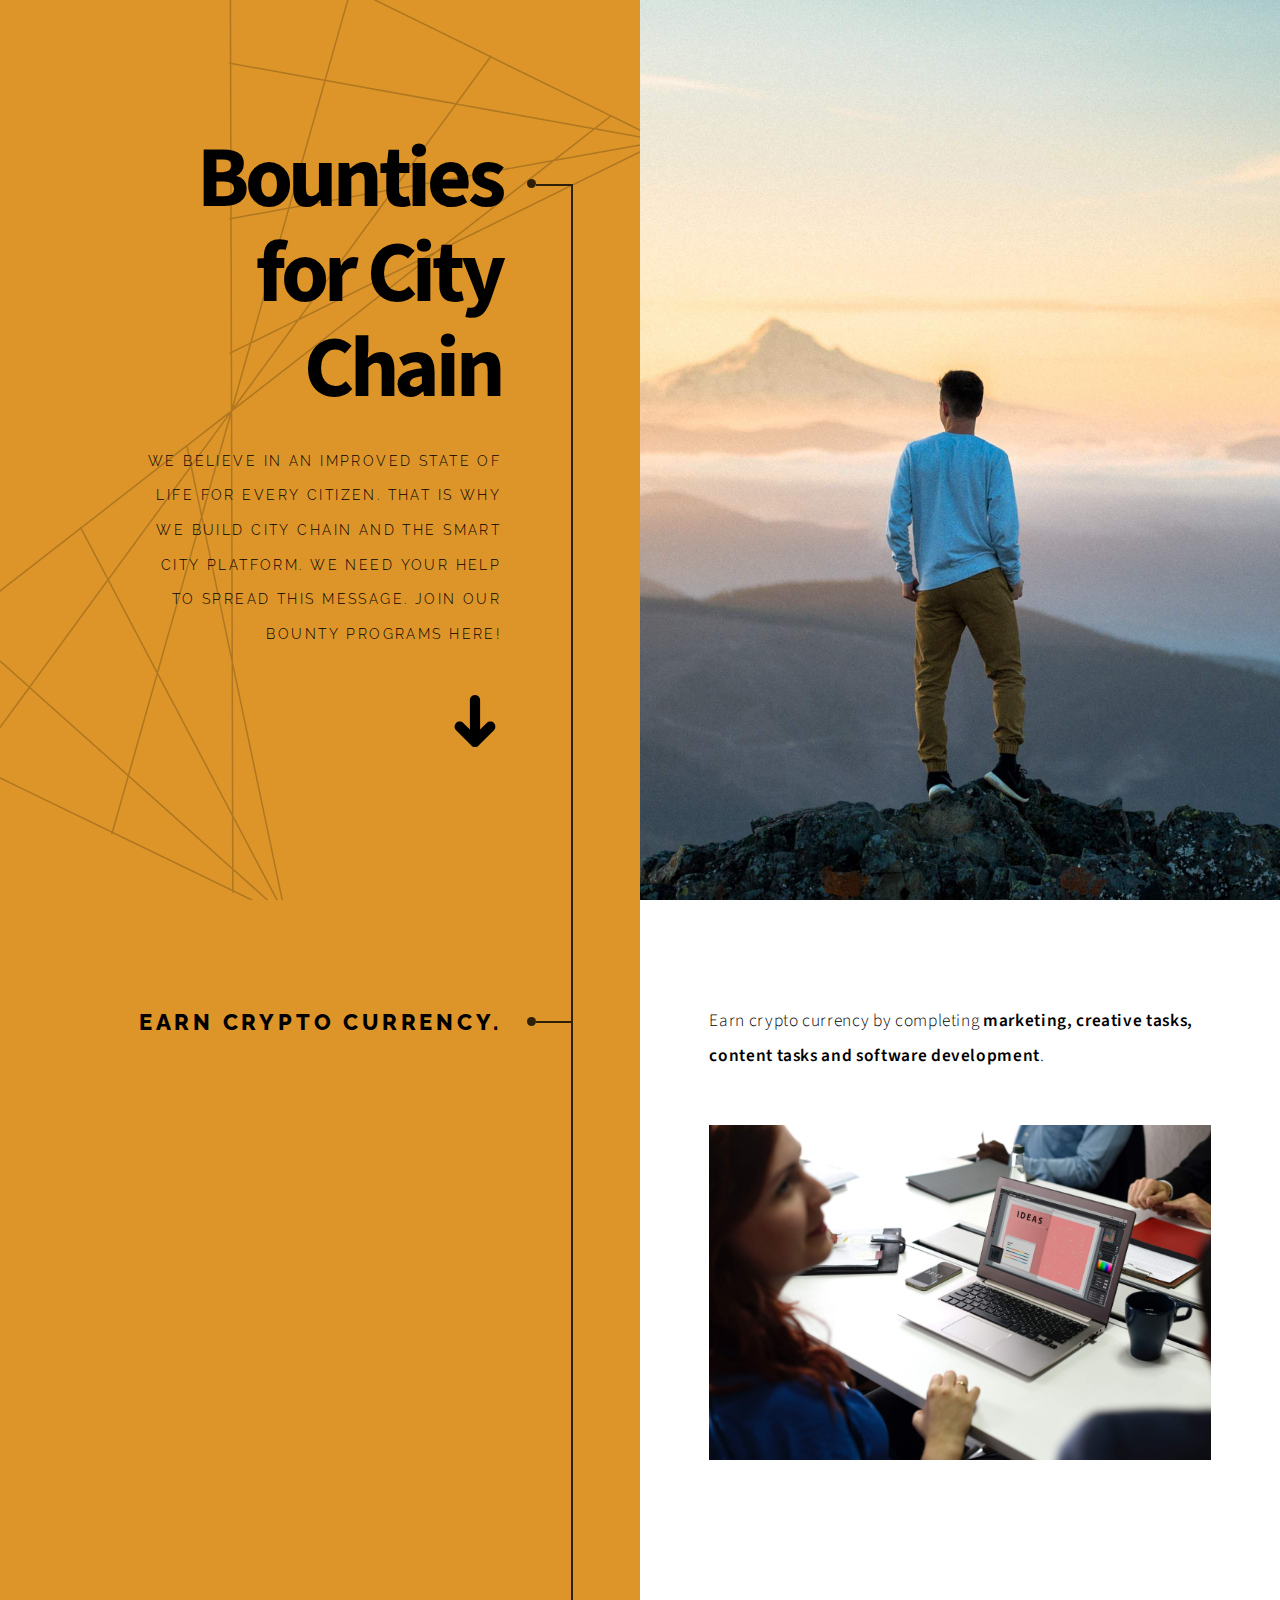
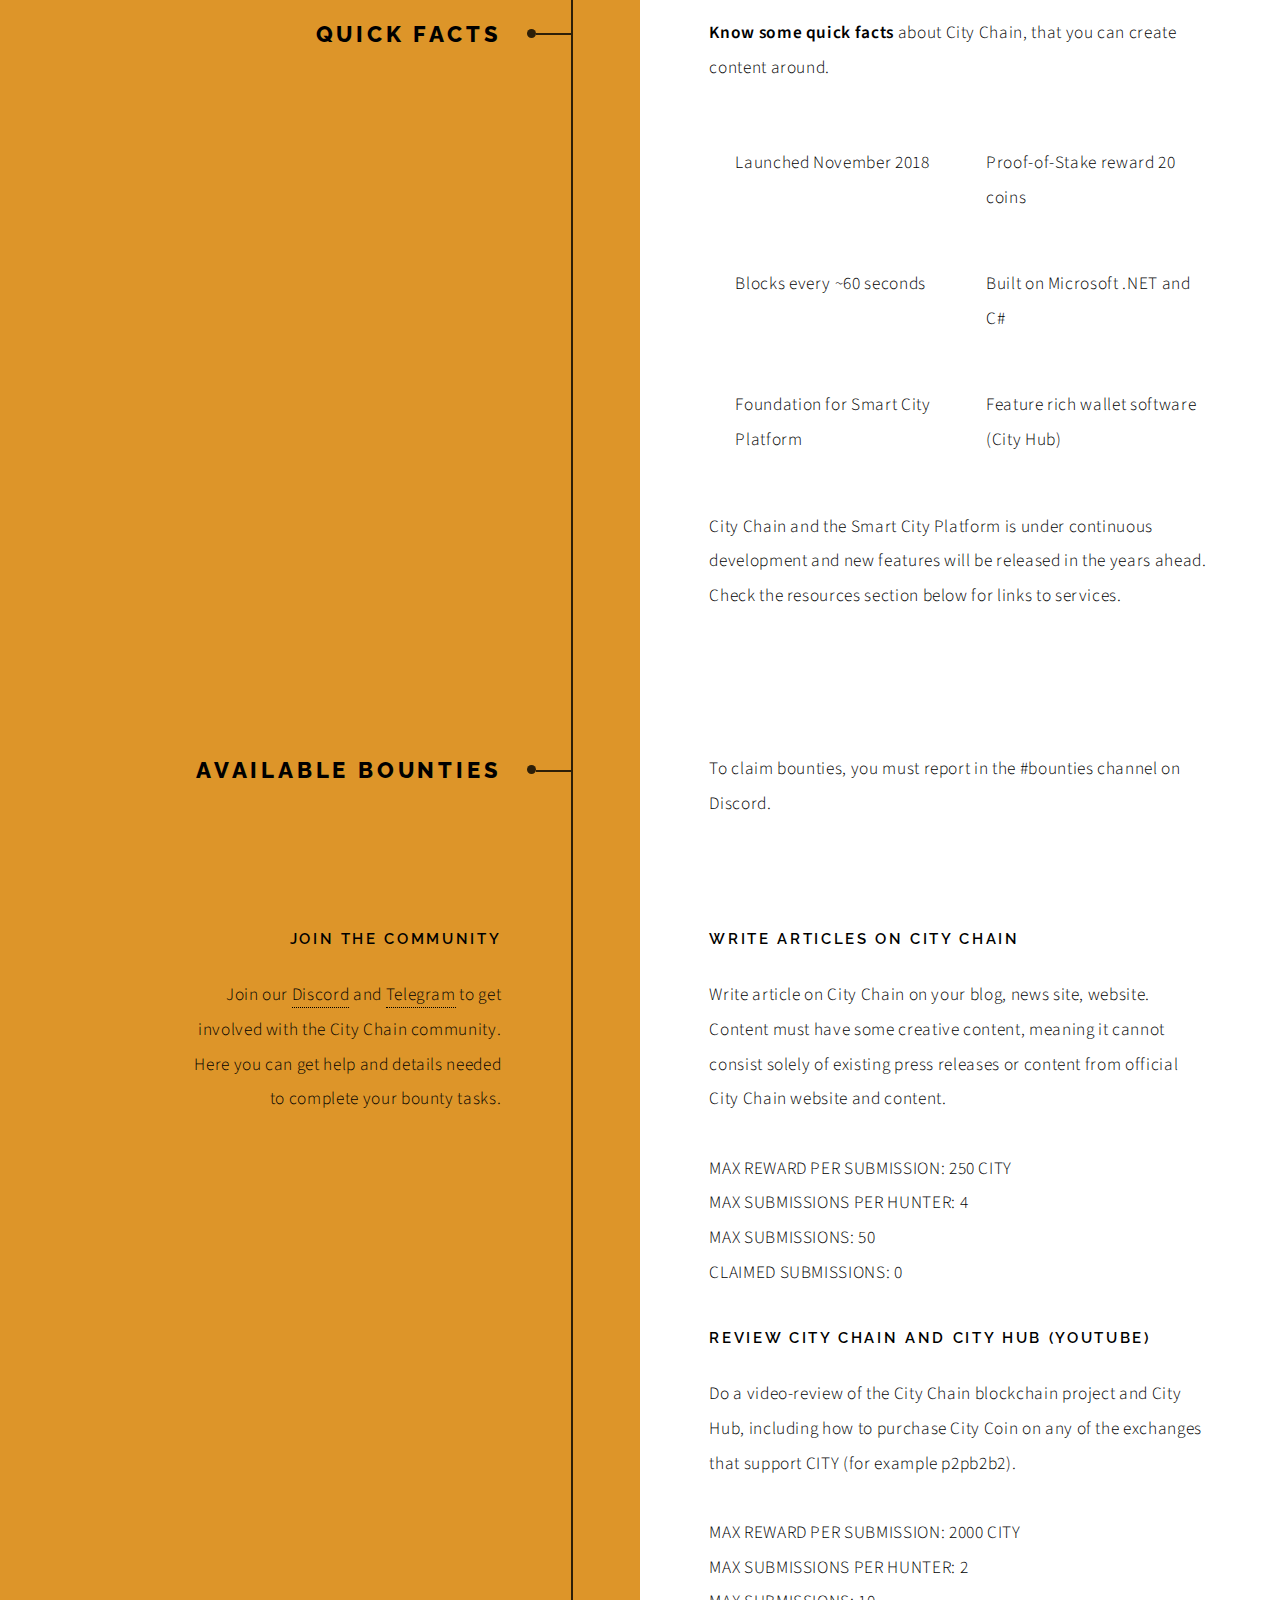
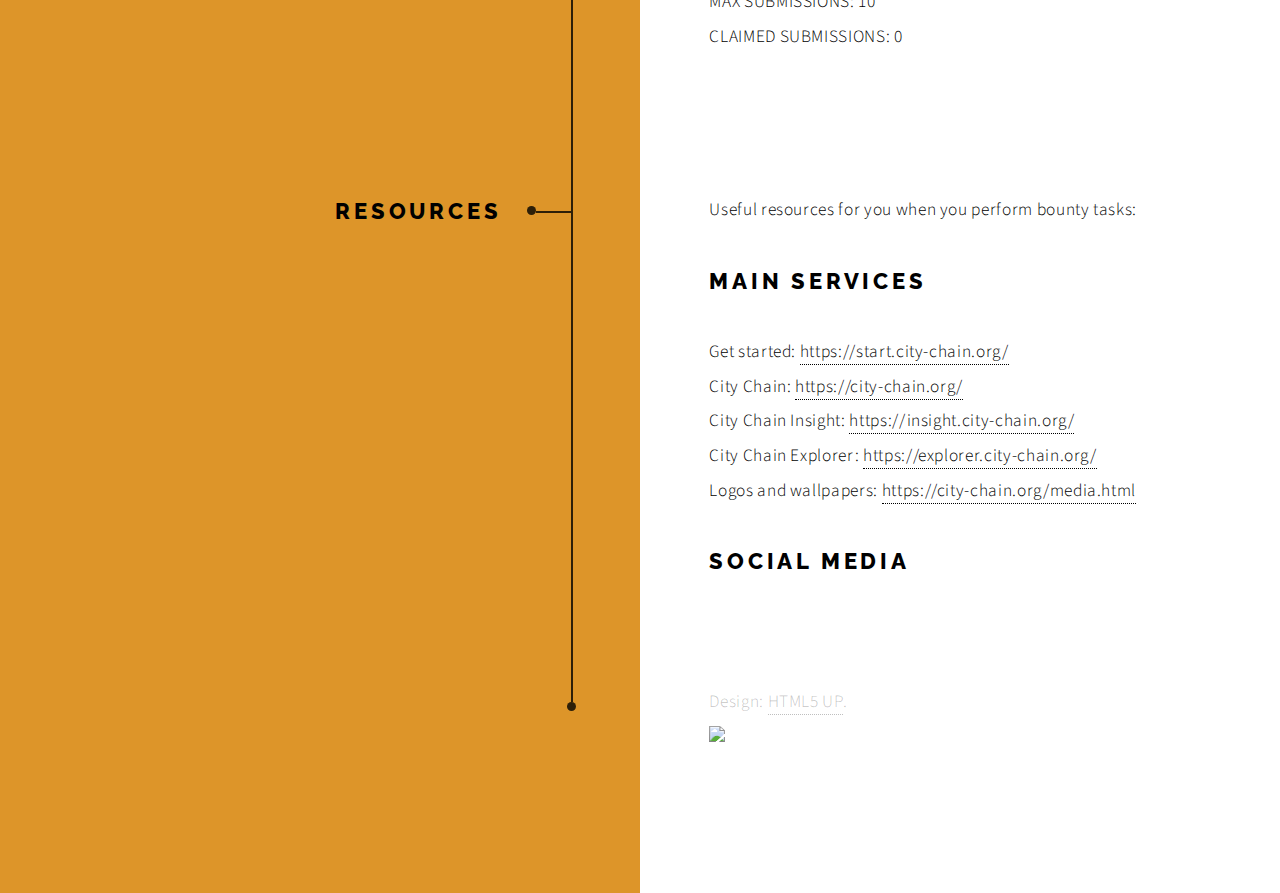
==== commit accb0b3b: "Add 2 bounties" ====
--- a/src/index.html
+++ b/src/index.html
@@ -15,15 +15,15 @@
 	<link rel="stylesheet" href="assets/css/main.css" />
 	<link rel="stylesheet" href="https://use.fontawesome.com/releases/v5.6.3/css/all.css" integrity="sha384-UHRtZLI+pbxtHCWp1t77Bi1L4ZtiqrqD80Kn4Z8NTSRyMA2Fd33n5dQ8lWUE00s/"
 	 crossorigin="anonymous">
-	<!-- <script type="text/javascript">
-			var appInsights=window.appInsights||function(a){
-				function b(a){c[a]=function(){var b=arguments;c.queue.push(function(){c[a].apply(c,b)})}}var c={config:a},d=document,e=window;setTimeout(function(){var b=d.createElement("script");b.src=a.url||"https://az416426.vo.msecnd.net/scripts/a/ai.0.js",d.getElementsByTagName("script")[0].parentNode.appendChild(b)});try{c.cookie=d.cookie}catch(a){}c.queue=[];for(var f=["Event","Exception","Metric","PageView","Trace","Dependency"];f.length;)b("track"+f.pop());if(b("setAuthenticatedUserContext"),b("clearAuthenticatedUserContext"),b("startTrackEvent"),b("stopTrackEvent"),b("startTrackPage"),b("stopTrackPage"),b("flush"),!a.disableExceptionTracking){f="onerror",b("_"+f);var g=e[f];e[f]=function(a,b,d,e,h){var i=g&&g(a,b,d,e,h);return!0!==i&&c["_"+f](a,b,d,e,h),i}}return c
-			}({
-				instrumentationKey: "02fe5034-0c9e-4326-b7bf-0f3e770b848d"
-			});
-	   
-			window.appInsights=appInsights,appInsights.queue&&0===appInsights.queue.length&&appInsights.trackPageView();
-	   </script> -->
+	<script type="text/javascript">
+		var appInsights = window.appInsights || function (a) {
+			function b(a) { c[a] = function () { var b = arguments; c.queue.push(function () { c[a].apply(c, b) }) } } var c = { config: a }, d = document, e = window; setTimeout(function () { var b = d.createElement("script"); b.src = a.url || "https://az416426.vo.msecnd.net/scripts/a/ai.0.js", d.getElementsByTagName("script")[0].parentNode.appendChild(b) }); try { c.cookie = d.cookie } catch (a) { } c.queue = []; for (var f = ["Event", "Exception", "Metric", "PageView", "Trace", "Dependency"]; f.length;)b("track" + f.pop()); if (b("setAuthenticatedUserContext"), b("clearAuthenticatedUserContext"), b("startTrackEvent"), b("stopTrackEvent"), b("startTrackPage"), b("stopTrackPage"), b("flush"), !a.disableExceptionTracking) { f = "onerror", b("_" + f); var g = e[f]; e[f] = function (a, b, d, e, h) { var i = g && g(a, b, d, e, h); return !0 !== i && c["_" + f](a, b, d, e, h), i } } return c
+		}({
+			instrumentationKey: "02fe5034-0c9e-4326-b7bf-0f3e770b848d"
+		});
+
+		window.appInsights = appInsights, appInsights.queue && 0 === appInsights.queue.length && appInsights.trackPageView();
+	</script>
 </head>
 
 <body class="is-preload">
@@ -74,7 +74,8 @@
 					<li><i class="fas fa-city"></i> Foundation for Smart City Platform</li>
 					<li><i class="fas fa-archive"></i> Feature rich wallet software (City Hub)</li>
 				</ul>
-				<p>City Chain and the Smart City Platform is under continuous development and new features will be released in the years ahead. Check the resources section below for links to services.</p>
+				<p>City Chain and the Smart City Platform is under continuous development and new features will be released in the
+					years ahead. Check the resources section below for links to services.</p>
 			</div>
 		</section>
 
@@ -84,21 +85,47 @@
 				<h2>Available bounties</h2>
 			</header>
 			<div class="content">
-				<p>Coming soon</p>
-
-				<!-- Section -->
+				<p>To claim bounties, you must report in the #bounties channel on Discord.</p>
+
 				<section>
 					<header>
 						<h3>Join the community</h3>
-						<p>Join our <a href="https://discord.gg/CD8CTJt">Discord</a> and <a href="https://t.me/citychain">Telegram</a> to get involved with the City Chain community. Here you can get help and details needed to complete your bounty tasks.</p>
+						<p>Join our <a href="https://discord.gg/CD8CTJt">Discord</a> and <a href="https://t.me/citychain">Telegram</a> to
+							get involved with the City Chain community. Here you can get help and details needed to complete your bounty
+							tasks.</p>
 					</header>
 					<div class="content">
-						<div class="gallery">
+
+						<h3>Write articles on City Chain</h3>
+						<p>
+							Write article on City Chain on your blog, news site, website. Content must have some creative content, meaning
+							it cannot consist solely of existing press releases or content from official City Chain website and content.
+						</p>
+						<p>
+							MAX REWARD PER SUBMISSION: 250 CITY<br>
+							MAX SUBMISSIONS PER HUNTER: 4<br>
+							MAX SUBMISSIONS: 50<br>
+							CLAIMED SUBMISSIONS: 0<br>
+						</p>
+
+						<h3>Review City Chain and City Hub (YouTube)</h3>
+						<p>
+							Do a video-review of the City Chain blockchain project and City Hub, including how to purchase City Coin on any of the
+							exchanges that support CITY (for example p2pb2b2).
+						</p>
+						<p>
+							MAX REWARD PER SUBMISSION: 2000 CITY<br>
+							MAX SUBMISSIONS PER HUNTER: 2<br>
+							MAX SUBMISSIONS: 10<br>
+							CLAIMED SUBMISSIONS: 0<br>
+						</p>
+
+						<!-- <div class="gallery">
 							<a href="images/gallery/fulls/01.jpg" class="landscape"><img src="images/gallery/thumbs/01.jpg" alt="" /></a>
 							<a href="images/gallery/fulls/02.jpg"><img src="images/gallery/thumbs/02.jpg" alt="" /></a>
 							<a href="images/gallery/fulls/03.jpg"><img src="images/gallery/thumbs/03.jpg" alt="" /></a>
 							<a href="images/gallery/fulls/04.jpg" class="landscape"><img src="images/gallery/thumbs/04.jpg" alt="" /></a>
-						</div>
+						</div> -->
 					</div>
 				</section>
 
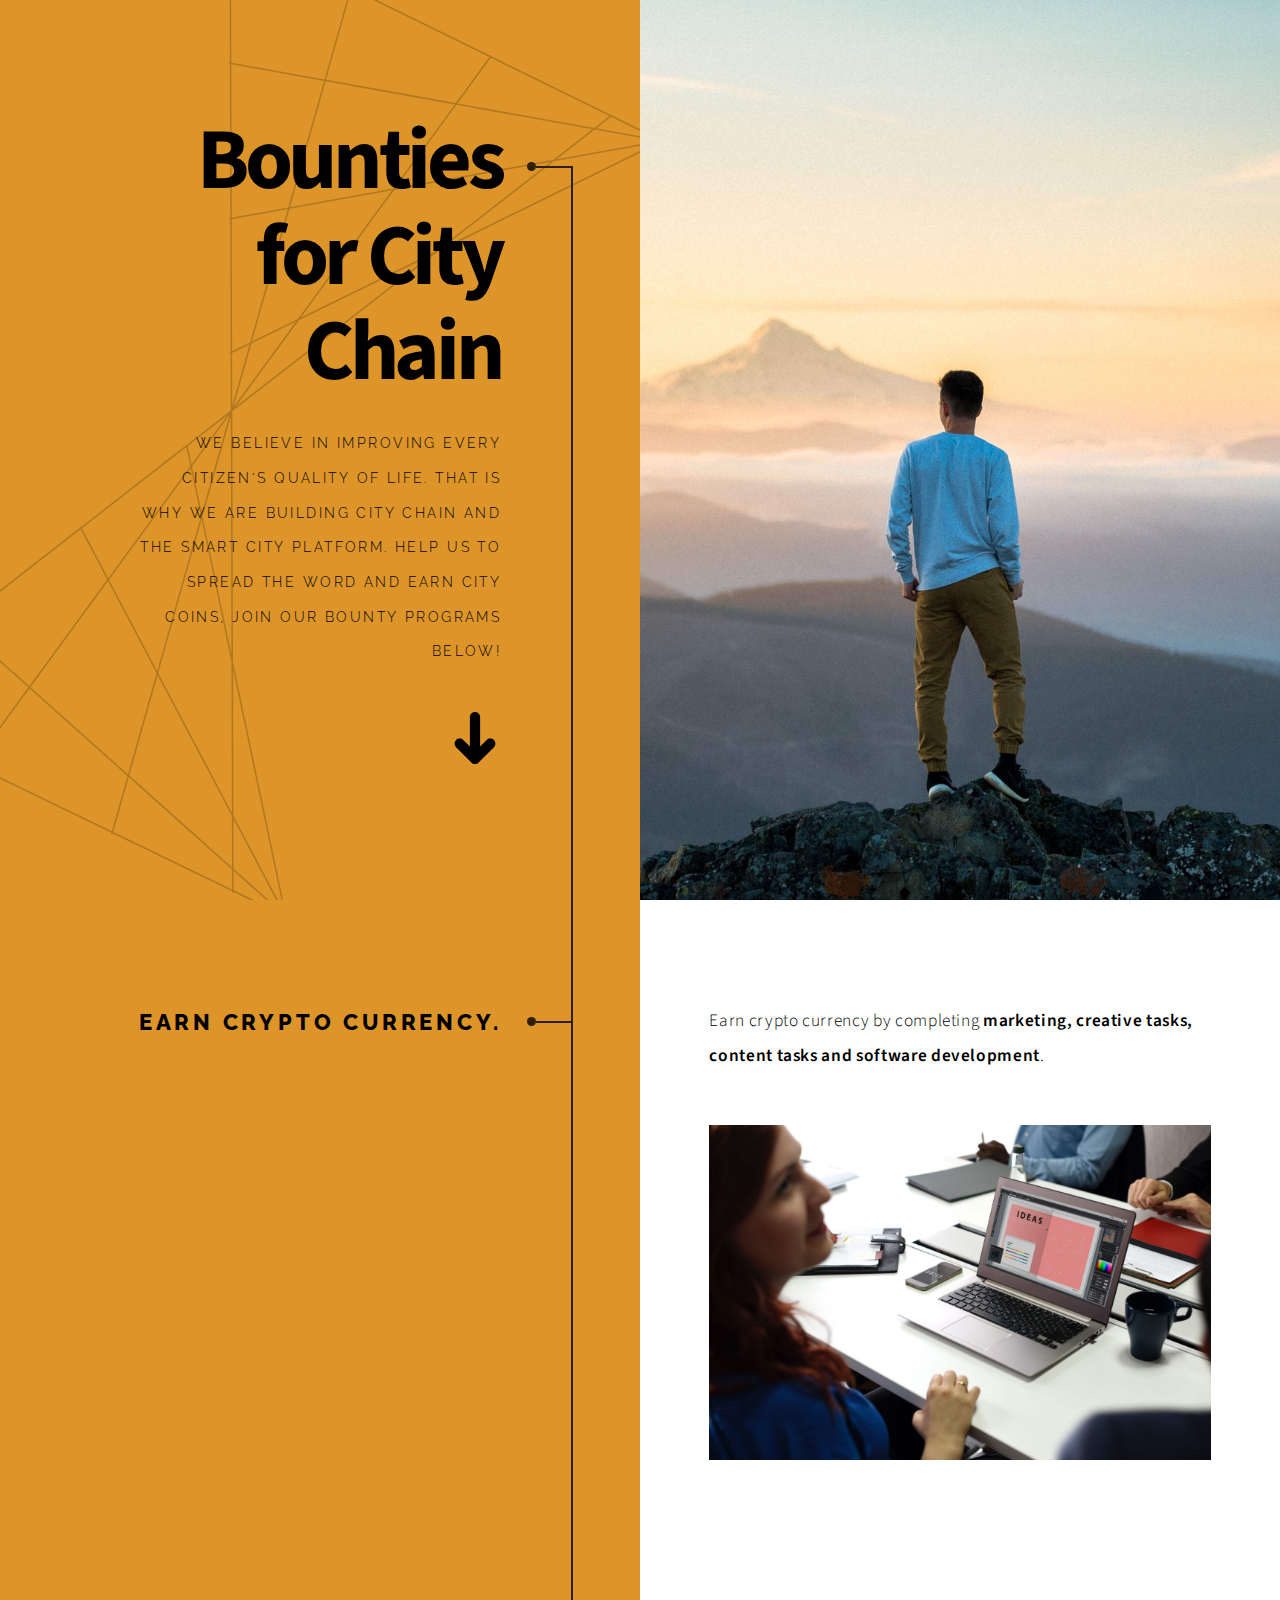
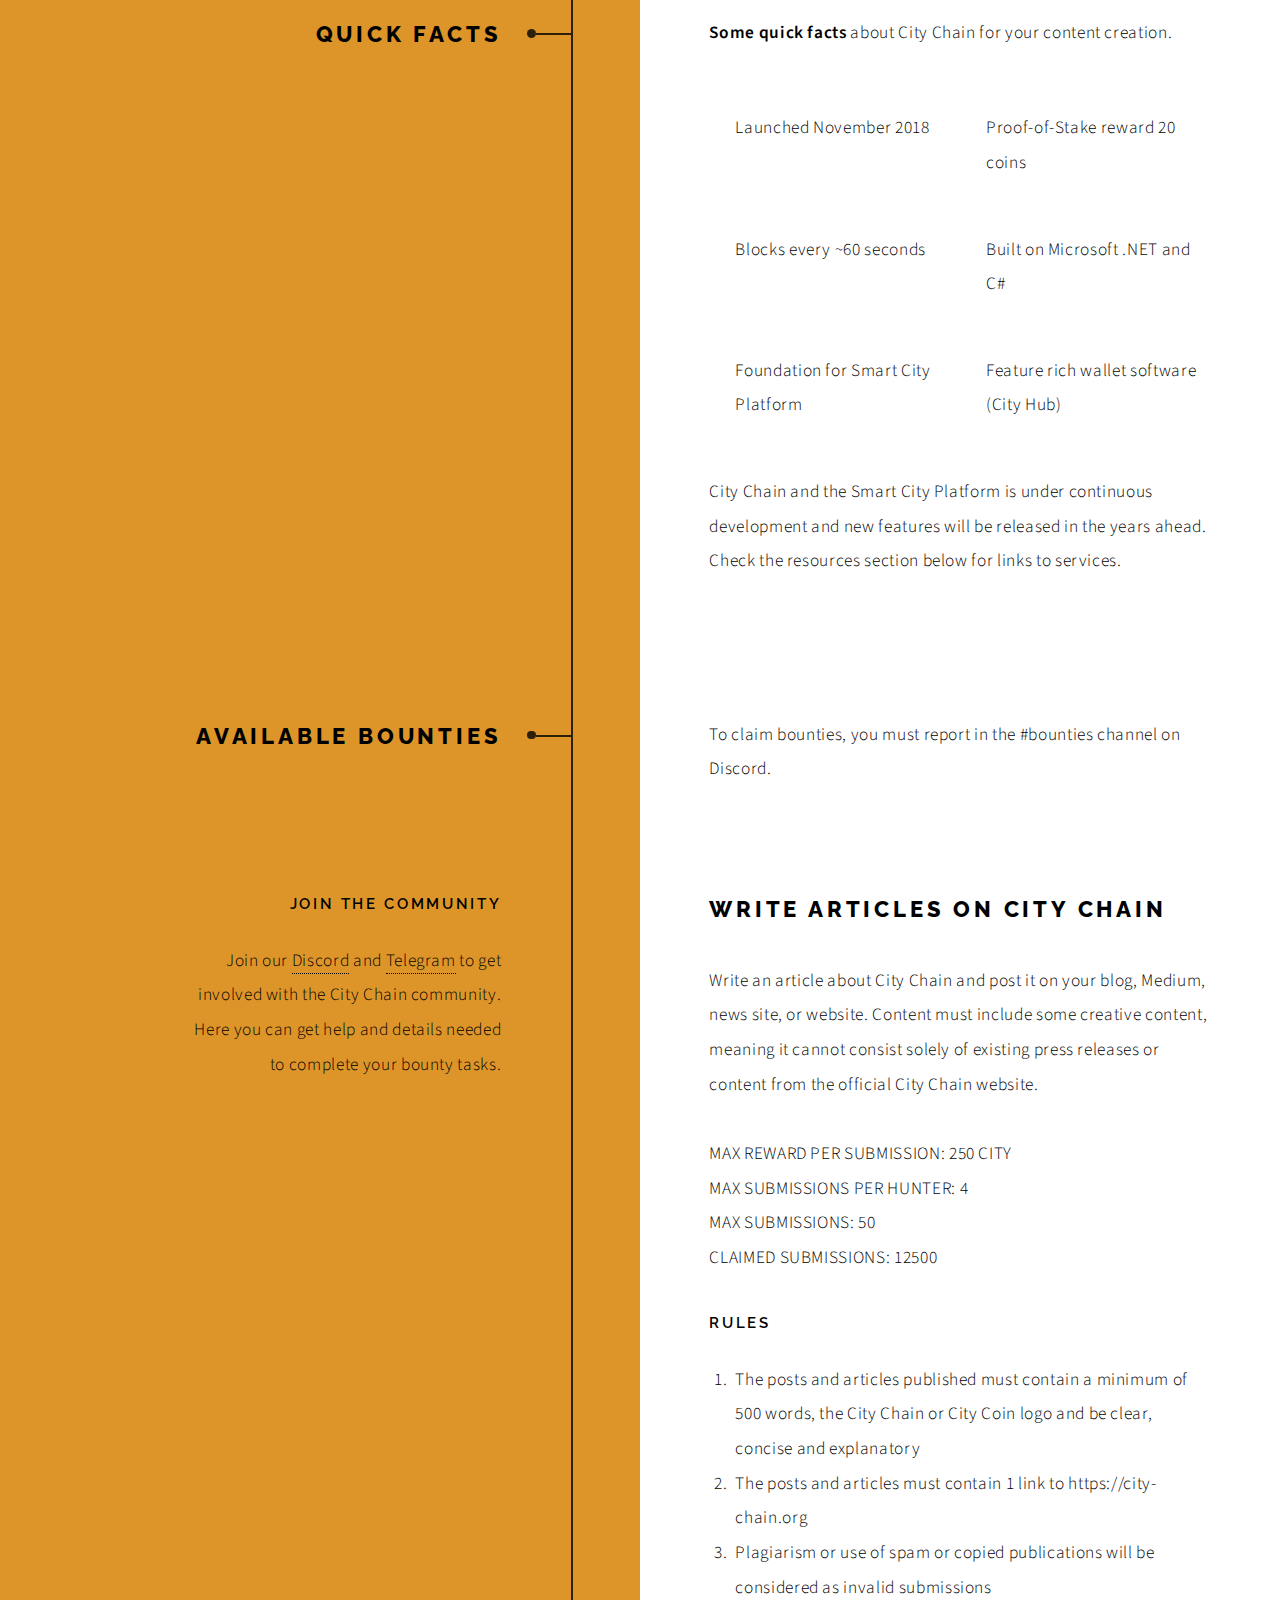
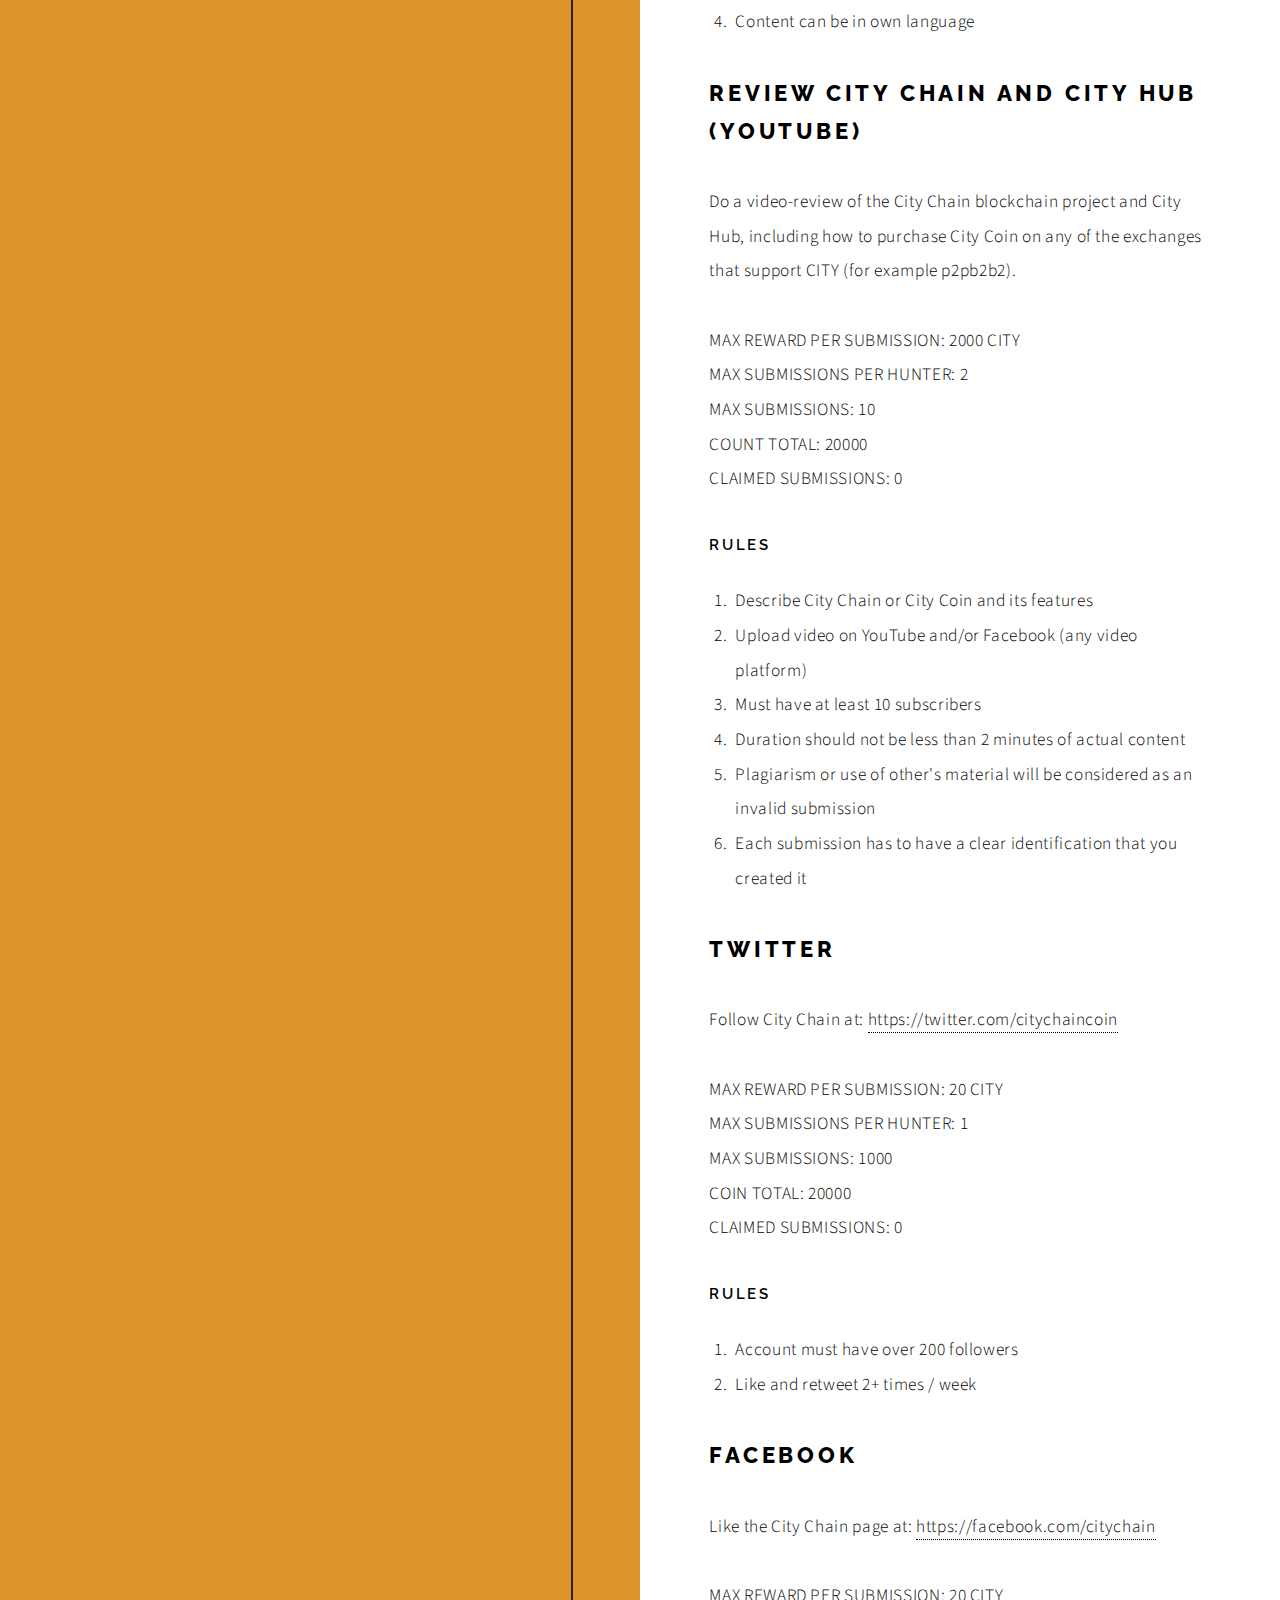
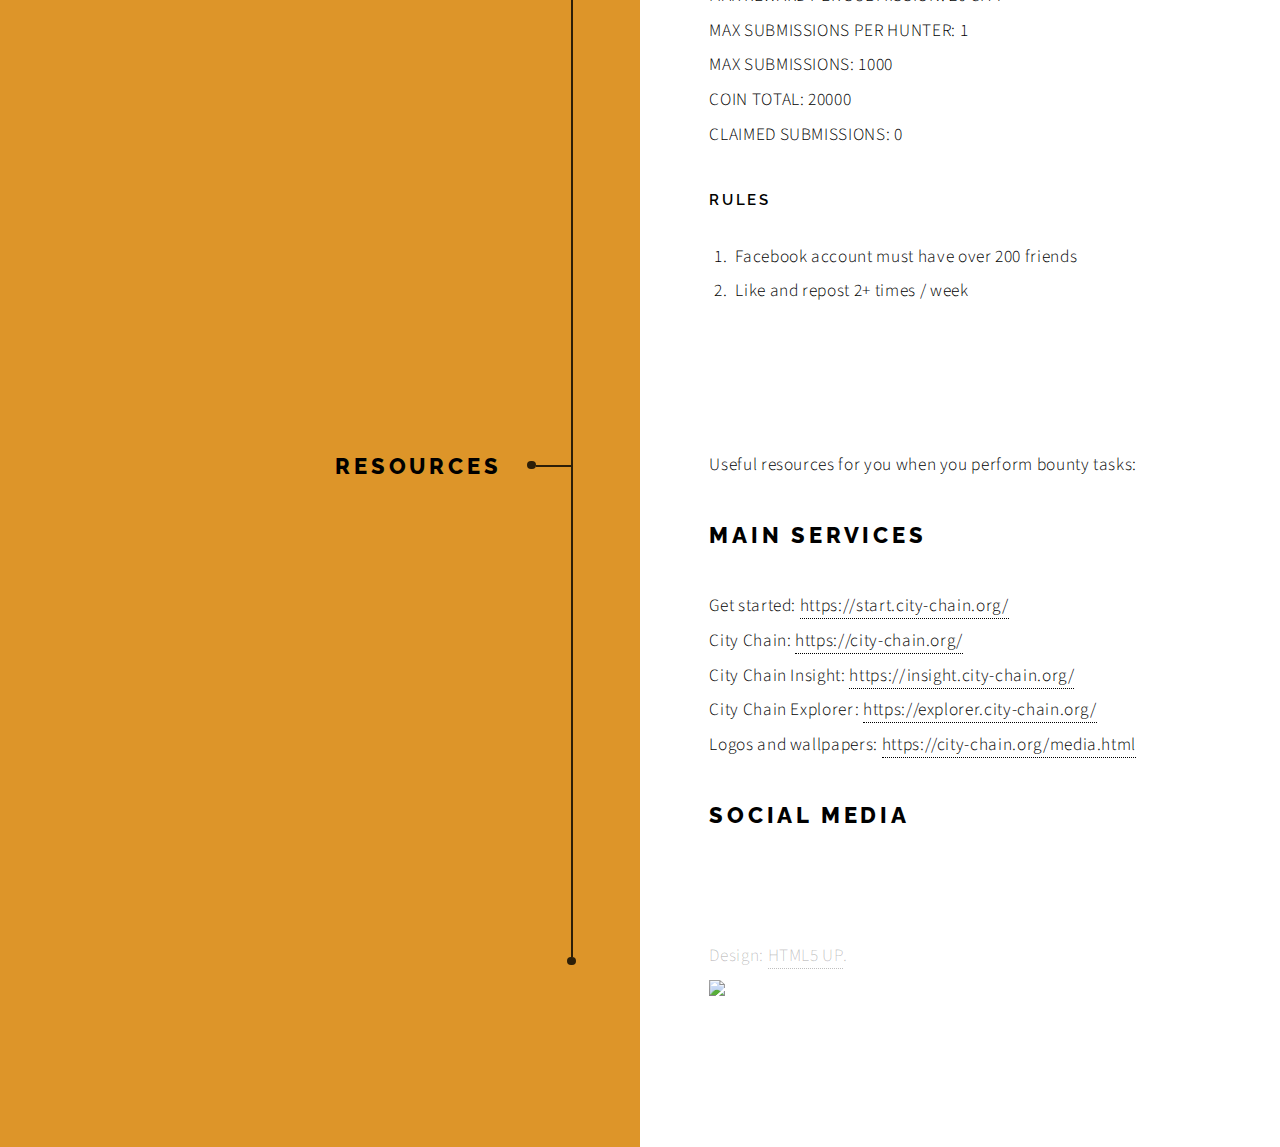
==== commit 2b215f56: "Improve texts, add Facebook and Twitter bounties" ====
--- a/src/index.html
+++ b/src/index.html
@@ -10,8 +10,9 @@
 	<title>City Chain Bounty</title>
 	<meta charset="utf-8" />
 	<meta name="viewport" content="width=device-width, initial-scale=1, user-scalable=no" />
-	<meta name="description" content="" />
-	<meta name="keywords" content="" />
+	<meta name="description" content="Check out the available bounties for City Chain, do creative tasks to earn City Coin." />
+	<meta name="keywords" content="City Coin,CITY,City Chain,Blockchain,Smart City Platform" />
+	<meta property="og:image" content="https://bounty.city-chain.org/images/share.png" />
 	<link rel="stylesheet" href="assets/css/main.css" />
 	<link rel="stylesheet" href="https://use.fontawesome.com/releases/v5.6.3/css/all.css" integrity="sha384-UHRtZLI+pbxtHCWp1t77Bi1L4ZtiqrqD80Kn4Z8NTSRyMA2Fd33n5dQ8lWUE00s/"
 	 crossorigin="anonymous">
@@ -36,9 +37,9 @@
 			<header>
 				<h1>Bounties for City Chain</h1>
 				<p>
-					We believe in an improved state of life for every citizen.
-					That is why we build City Chain and the Smart City Platform.
-					We need your help to spread this message. Join our bounty programs here!</p>
+					We believe in improving every citizen's quality of life. That is why we are building City Chain and the Smart City
+					Platform.
+					Help us to spread the word and earn City Coins, join our bounty programs below!</p>
 				<ul class="actions">
 					<li><a href="#first" class="arrow scrolly"><span class="label">Next</span></a></li>
 				</ul>
@@ -65,7 +66,7 @@
 				<h2>Quick facts</h2>
 			</header>
 			<div class="content">
-				<p><strong>Know some quick facts</strong> about City Chain, that you can create content around.</p>
+				<p><strong>Some quick facts</strong> about City Chain for your content creation.</p>
 				<ul class="feature-icons">
 					<li><i class="fas fa-laptop"></i> Launched November 2018</li>
 					<li><i class="fab fa-btc"></i> Proof-of-Stake reward 20 coins</li>
@@ -96,28 +97,90 @@
 					</header>
 					<div class="content">
 
-						<h3>Write articles on City Chain</h3>
-						<p>
-							Write article on City Chain on your blog, news site, website. Content must have some creative content, meaning
-							it cannot consist solely of existing press releases or content from official City Chain website and content.
+						<h2>Write articles on City Chain</h2>
+						<p>
+							Write an article about City Chain and post it on your blog, Medium, news site, or website. Content must include
+							some creative content, meaning it cannot consist solely of existing press releases or content from the official
+							City Chain website.
 						</p>
 						<p>
 							MAX REWARD PER SUBMISSION: 250 CITY<br>
 							MAX SUBMISSIONS PER HUNTER: 4<br>
 							MAX SUBMISSIONS: 50<br>
-							CLAIMED SUBMISSIONS: 0<br>
-						</p>
-
-						<h3>Review City Chain and City Hub (YouTube)</h3>
-						<p>
-							Do a video-review of the City Chain blockchain project and City Hub, including how to purchase City Coin on any of the
+							CLAIMED SUBMISSIONS: 12500<br>
+						</p>
+						<p>
+							<h3>Rules</h3>
+							<ol>
+								<li>The posts and articles published must contain a minimum of 500 words, the City Chain or City Coin logo and
+									be clear, concise and explanatory</li>
+								<li>The posts and articles must contain 1 link to https://city-chain.org</li>
+								<li>Plagiarism or use of spam or copied publications will be considered as invalid submissions</li>
+								<li>Content can be in own language</li>
+							</ol>
+						</p>
+
+						<h2>Review City Chain and City Hub (YouTube)</h2>
+						<p>
+							Do a video-review of the City Chain blockchain project and City Hub, including how to purchase City Coin on any
+							of the
 							exchanges that support CITY (for example p2pb2b2).
 						</p>
 						<p>
 							MAX REWARD PER SUBMISSION: 2000 CITY<br>
 							MAX SUBMISSIONS PER HUNTER: 2<br>
 							MAX SUBMISSIONS: 10<br>
+							COUNT TOTAL: 20000<br>
 							CLAIMED SUBMISSIONS: 0<br>
+						</p>
+						<p>
+							<h3>Rules</h3>
+							<ol>
+								<li>Describe City Chain or City Coin and its features </li>
+								<li>Upload video on YouTube and/or Facebook (any video platform)</li>
+								<li>Must have at least 10 subscribers</li>
+								<li>Duration should not be less than 2 minutes of actual content</li>
+								<li>Plagiarism or use of other's material will be considered as an invalid submission</li>
+								<li>Each submission has to have a clear identification that you created it</li>
+							</ol>
+						</p>
+
+						<h2>Twitter</h2>
+						<p>
+							Follow City Chain at: <a href="https://twitter.com/citychaincoin">https://twitter.com/citychaincoin</a>
+						</p>
+						<p>
+							MAX REWARD PER SUBMISSION: 20 CITY<br>
+							MAX SUBMISSIONS PER HUNTER: 1<br>
+							MAX SUBMISSIONS: 1000<br>
+							COIN TOTAL: 20000<br>
+							CLAIMED SUBMISSIONS: 0<br>
+						</p>
+						<p>
+							<h3>Rules</h3>
+							<ol>
+								<li>Account must have over 200 followers</li>
+								<li>Like and retweet 2+ times / week</li>
+							</ol>
+						</p>
+
+						<h2>Facebook</h2>
+						<p>
+								Like the City Chain page at: <a href="https://facebook.com/citychain">https://facebook.com/citychain</a>
+						</p>
+						<p>
+							MAX REWARD PER SUBMISSION: 20 CITY<br>
+							MAX SUBMISSIONS PER HUNTER: 1<br>
+							MAX SUBMISSIONS: 1000<br>
+							COIN TOTAL: 20000<br>
+							CLAIMED SUBMISSIONS: 0<br>
+						</p>
+						<p>
+							<h3>Rules</h3>
+							<ol>
+								<li>Facebook account must have over 200 friends</li>
+								<li>Like and repost 2+ times / week</li>
+							</ol>
 						</p>
 
 						<!-- <div class="gallery">
